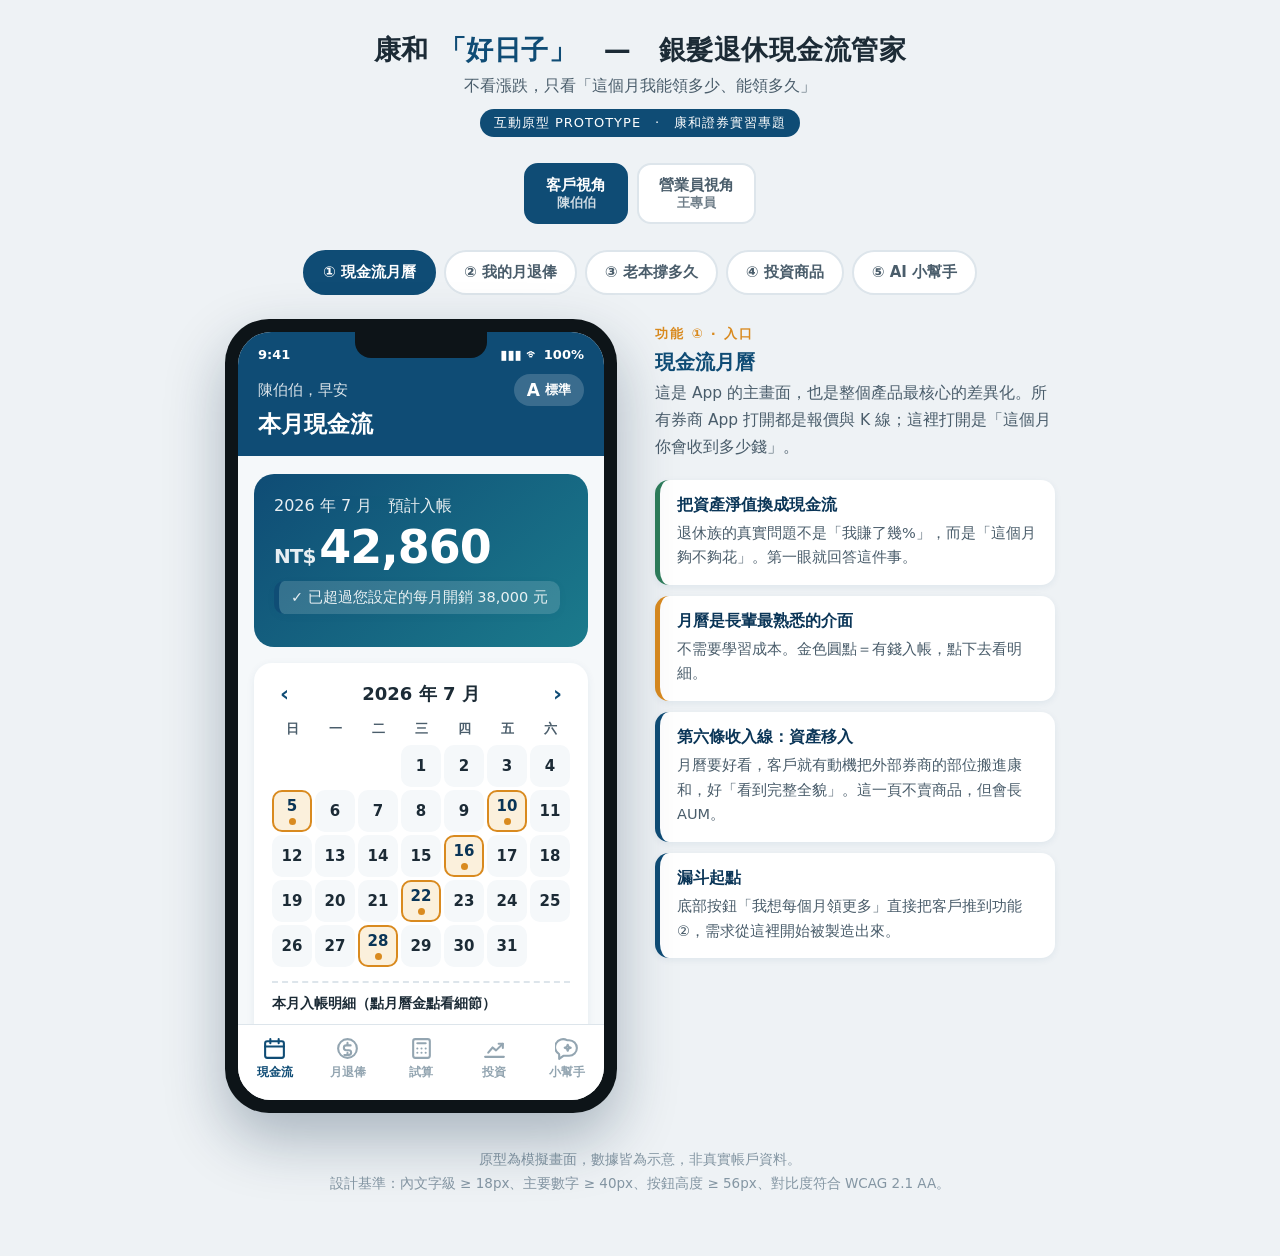
==== index.html @ 60c31baa "康和好日子 App 原型 + Streamlit 部署外殼 Co-Authored-By: Claude Opus 5 <noreply@anthropic.com>" ====
<!DOCTYPE html>
<html lang="zh-Hant">
<head>
<meta charset="UTF-8">
<meta name="viewport" content="width=device-width, initial-scale=1, viewport-fit=cover">
<title>康和「好日子」— 銀髮退休現金流管家</title>
<meta name="description" content="康和證券銀髮理財 App 原型：現金流月曆、三桶水資產配置、老本試算、防詐守門員、家庭共管。">

<!-- ===== PWA 設定（讓手機可以「加到主畫面」變成 App） ===== -->
<link rel="manifest" href="manifest.json">
<meta name="theme-color" content="#0F4C75">
<meta name="apple-mobile-web-app-capable" content="yes">
<meta name="apple-mobile-web-app-status-bar-style" content="black-translucent">
<meta name="apple-mobile-web-app-title" content="好日子">
<link rel="apple-touch-icon" href="assets/icons/icon-192.png">
<link rel="icon" type="image/png" href="assets/icons/icon-192.png">

<link rel="stylesheet" href="css/styles.css">
</head>
<body>

<!-- ===== 桌機版：說明標題（手機全螢幕模式會自動隱藏） ===== -->
<header class="page-head">
  <h1>康和 <span>「好日子」</span>　—　銀髮退休現金流管家</h1>
  <p>不看漲跌，只看「這個月我能領多少、能領多久」</p>
  <div class="badge">互動原型 PROTOTYPE　·　康和證券實習專題</div>
</header>

<!-- ===== 桌機版：身分切換（客戶 / 營業員，看的是同一套資料） ===== -->
<div class="roles" id="roles"><!-- 由 app.js 產生 --></div>

<!-- ===== 桌機版：畫面切換頁籤 ===== -->
<nav class="tabs" id="tabs"><!-- 由 app.js 產生 --></nav>

<div class="stage">

  <!-- ===== 手機外框 ===== -->
  <div class="phone">
    <div class="notch"></div>
    <div class="screen">
      <div class="statusbar"><span>9:41</span><span>▮▮▮ ᯤ 100%</span></div>
      <div class="appbar">
        <div class="bar-top">
          <div class="greet" id="greet">早安</div>
          <button class="a11y" id="a11y" title="切換字級大小">
            <span class="a11y-a">A</span><span id="a11yTx">標準</span>
          </button>
        </div>
        <div class="title" id="scr-title">本月現金流</div>
      </div>
      <main class="body" id="body"><!-- 由 screens.js 產生 --></main>
      <nav class="nav" id="nav"><!-- 由 app.js 產生 --></nav>
      <div class="sheet" id="sheet"><!-- 二次確認用，由 app.js 產生 --></div>
    </div>
  </div>

  <!-- ===== 桌機版：右側簡報講稿 ===== -->
  <aside class="notes" id="notes"><!-- 由 notes.js 產生 --></aside>

</div>

<footer class="foot">
  原型為模擬畫面，數據皆為示意，非真實帳戶資料。<br>
  設計基準：內文字級 ≥ 18px、主要數字 ≥ 40px、按鈕高度 ≥ 56px、對比度符合 WCAG 2.1 AA。
</footer>

<!-- ===== 程式碼（刻意使用傳統 script，確保雙擊 index.html 也能開） ===== -->
<script src="js/data.js"></script>
<script src="js/screens.js"></script>
<script src="js/notes.js"></script>
<script src="js/app.js"></script>
</body>
</html>
---- css/styles.css ----
/* ==========================================================================
   康和「好日子」App 樣式表
   --------------------------------------------------------------------------
   想改「顏色」→ 改下面第 1 區的 :root 變數，全站會一起變
   想改「字級」→ 搜尋 font-size
   想改「手機尺寸」→ 搜尋 .phone 的 width、.screen 的 height
   ========================================================================== */

/* ===== 1. 色彩與設計變數（改這裡就能換整套配色） ===== */
:root{
  --navy:#0F4C75;        /* 主色：康和品牌藍 */
  --navy-dk:#0A3557;
  --teal:#1B7B8C;        /* 輔色 */
  --gold:#D98A1F;        /* 強調色：金額、入帳 */
  --gold-lt:#FBF0DC;
  --green:#2E7D5B;       /* 安全 / 正向 */
  --green-lt:#E4F2EA;
  --red:#C0392B;         /* 警告 / 詐騙 */
  --red-lt:#FBE9E7;
  --ink:#1C2B36;         /* 主要文字 */
  --ink-2:#4A5D6B;       /* 次要文字 */
  --line:#DDE5EB;
  --bg:#EEF2F5;
  --card:#FFFFFF;

  --radius:18px;
  --font:"PingFang TC","Noto Sans TC","Microsoft JhengHei",system-ui,sans-serif;
}

*{box-sizing:border-box;-webkit-tap-highlight-color:transparent}

body{
  margin:0;padding:32px 16px 60px;
  background:var(--bg);
  font-family:var(--font);
  color:var(--ink);
}

/* ===== 2. 桌機版頁首 ===== */
.page-head{max-width:1180px;margin:0 auto 26px;text-align:center}
.page-head h1{font-size:27px;margin:0 0 8px;letter-spacing:.5px}
.page-head h1 span{color:var(--navy)}
.page-head p{margin:0;color:var(--ink-2);font-size:16px}
.badge{display:inline-block;margin-top:12px;background:var(--navy);color:#fff;
  font-size:13px;padding:5px 14px;border-radius:20px;letter-spacing:1px}

/* ===== 3. 畫面切換頁籤 ===== */
.tabs{display:flex;flex-wrap:wrap;gap:8px;justify-content:center;max-width:900px;margin:26px auto 24px}
.tab{
  background:#fff;border:2px solid var(--line);color:var(--ink-2);
  padding:11px 18px;border-radius:30px;font-size:15px;font-weight:600;
  cursor:pointer;transition:.15s;font-family:inherit;
}
.tab:hover{border-color:var(--navy)}
.tab.on{background:var(--navy);border-color:var(--navy);color:#fff}

/* ===== 4. 版面 ===== */
.stage{display:flex;gap:38px;justify-content:center;align-items:flex-start;
  max-width:1180px;margin:0 auto;flex-wrap:wrap}

/* ===== 5. 手機外框 ===== */
.phone{
  width:392px;flex:0 0 392px;background:#0d1418;border-radius:44px;padding:13px;
  box-shadow:0 26px 60px rgba(10,40,65,.30);position:relative;
}
.notch{position:absolute;top:13px;left:50%;transform:translateX(-50%);
  width:132px;height:26px;background:#0d1418;border-radius:0 0 16px 16px;z-index:6}
.screen{
  background:#F5F8FA;border-radius:33px;overflow:hidden;height:768px;
  display:flex;flex-direction:column;position:relative;
}
.statusbar{height:34px;flex:0 0 34px;background:var(--navy);color:#fff;
  display:flex;align-items:flex-end;justify-content:space-between;
  padding:0 20px 4px;font-size:13px;font-weight:600}
.appbar{background:var(--navy);color:#fff;padding:8px 20px 16px}
.appbar .bar-top{display:flex;align-items:center;justify-content:space-between;gap:10px}
.appbar .greet{font-size:15px;opacity:.85}
.appbar .title{font-size:23px;font-weight:700;margin-top:3px}
/* 無障礙：字級切換鈕（點一下循環 標準 → 大 → 特大） */
.a11y{background:rgba(255,255,255,.18);border:0;border-radius:20px;color:#fff;
  font-family:inherit;font-size:13px;font-weight:700;padding:7px 13px;cursor:pointer;
  display:flex;align-items:center;gap:5px}
.a11y .a11y-a{font-size:17px;font-weight:800;line-height:1}
.body{flex:1;overflow-y:auto;padding:18px 16px 20px;-webkit-overflow-scrolling:touch}
.body::-webkit-scrollbar{width:0}

/* ===== 6. 底部導覽列 ===== */
.nav{flex:0 0 76px;background:#fff;border-top:1px solid var(--line);
  display:flex;align-items:center;justify-content:space-around;padding-bottom:8px}
.nav button{background:none;border:0;font-family:inherit;cursor:pointer;
  display:flex;flex-direction:column;align-items:center;gap:3px;
  color:#93A5B1;font-size:12px;font-weight:600;padding:6px 4px;flex:1}
.nav button svg{width:25px;height:25px;stroke:currentColor;fill:none;stroke-width:2;
  stroke-linecap:round;stroke-linejoin:round}
.nav button.on{color:var(--navy)}

/* ===== 7. 通用卡片 ===== */
.card{background:var(--card);border-radius:var(--radius);padding:18px;margin-bottom:14px;
  box-shadow:0 2px 8px rgba(15,76,117,.07)}
.card h3{margin:0 0 12px;font-size:18px;font-weight:700}
.sub{font-size:14px;color:var(--ink-2);line-height:1.6}

/* ===== 8. 主要金額區塊 ===== */
.hero{background:linear-gradient(140deg,var(--navy) 0%,var(--teal) 100%);
  color:#fff;border-radius:20px;padding:22px 20px;margin-bottom:16px}
.hero .lbl{font-size:16px;opacity:.9}
.hero .amt{font-size:46px;font-weight:800;letter-spacing:-1px;margin:6px 0 2px;line-height:1.05}
.hero .amt small{font-size:20px;font-weight:600;margin-right:4px;opacity:.9}
.hero .note{font-size:14.5px;opacity:.9;margin-top:8px;
  background:rgba(255,255,255,.16);padding:7px 12px;border-radius:10px;display:inline-block}
/* 模擬狀態（使用者在 ② 選了補缺口方案之後） */
.hero.sim{background:linear-gradient(140deg,var(--gold) 0%,#B4700F 100%)}

/* ===== 9. 現金流月曆 ===== */
.cal-head{display:flex;align-items:center;justify-content:space-between;margin-bottom:10px}
.cal-head b{font-size:18px}
.cal-head span{color:var(--navy);font-size:22px;font-weight:700;padding:0 8px;cursor:pointer}
/* minmax(0,1fr)：1fr 的隱含最小值是內容寬度，放大字級時 7 欄會壓不下去而溢出，
   改成 minmax(0,1fr) 才能真的等分縮小 */
.cal{display:grid;grid-template-columns:repeat(7,minmax(0,1fr));gap:3px}
.cal .dow{text-align:center;font-size:13px;color:var(--ink-2);font-weight:700;padding:4px 0}
.cal .day{aspect-ratio:1/1.05;border-radius:10px;display:flex;flex-direction:column;
  align-items:center;justify-content:center;font-size:15px;font-weight:600;
  border:2px solid transparent;background:#F5F8FA;color:var(--ink)}
.cal .day.blank{background:transparent}
.cal .day.pay{background:var(--gold-lt);border-color:var(--gold);color:var(--navy-dk);cursor:pointer}
.cal .day.pay .dot{width:7px;height:7px;border-radius:50%;background:var(--gold);margin-top:3px}
.cal .day.pay.sel{background:var(--gold);color:#fff}
.cal .day.pay.sel .dot{background:#fff}
/* 模擬方案的入帳日：虛線外框，跟真實入帳區隔開 */
.cal .day.plan{background:#fff;border:2.5px dashed var(--gold);color:var(--gold)}
.cal .day.plan .dot{background:var(--gold)}
.cal .day.plan.sel{background:var(--gold);color:#fff;border-style:solid}

.pay-list{margin-top:14px;border-top:2px dashed var(--line);padding-top:12px}
.pay-row{display:flex;justify-content:space-between;align-items:center;
  padding:11px 0;border-bottom:1px solid #F0F4F7;font-size:16px}
.pay-row:last-child{border-bottom:0}
.pay-row .d{color:var(--ink-2);font-size:14px}
.pay-row .n{font-weight:600}
.pay-row .v{color:var(--green);font-weight:800;font-size:18px}
.pay-row.sim .n{color:var(--gold)}
.pay-row.sim .v{color:var(--gold)}
.pay-total{border-top:2px solid var(--line);margin-top:6px;padding-top:12px}
.pay-total .n{font-size:17px}
.pay-total .v{font-size:22px}
.list-title{margin-bottom:8px;font-weight:600;color:var(--ink);font-size:14px}

/* ===== 10. 區塊小標與鍵值列（月退俸／投資頁共用） ===== */
.sec-h{font-size:16px;font-weight:700;color:var(--navy);margin:20px 0 10px;
  padding-left:11px;border-left:5px solid var(--gold)}
.kv-row{display:flex;justify-content:space-between;align-items:center;
  padding-top:13px;margin-top:13px;border-top:1px dashed var(--line);font-size:15.5px;color:var(--ink-2)}
.kv-row b{font-size:19px;color:var(--navy)}

/* ===== 11. 試算滑桿 ===== */
.slider-wrap{margin:16px 0 6px}
.slider-val{font-size:32px;font-weight:800;color:var(--navy);text-align:center;margin-bottom:6px}
input[type=range]{-webkit-appearance:none;appearance:none;width:100%;height:14px;border-radius:10px;
  background:#DCE6EC;outline:none}
input[type=range]::-webkit-slider-thumb{-webkit-appearance:none;width:40px;height:40px;
  border-radius:50%;background:#fff;border:5px solid var(--navy);cursor:pointer;
  box-shadow:0 3px 8px rgba(0,0,0,.22)}
input[type=range]::-moz-range-thumb{width:32px;height:32px;border-radius:50%;
  background:#fff;border:5px solid var(--navy);cursor:pointer}
.range-ends{display:flex;justify-content:space-between;font-size:13px;color:var(--ink-2);margin-top:6px}

.result{background:var(--green-lt);border-radius:16px;padding:18px;text-align:center;margin-top:16px;
  border:2px solid #BFE0CE}
.result.warn{background:var(--gold-lt);border-color:#EBCB94}
.result.bad{background:var(--red-lt);border-color:#F0BDB6}
.result .lbl{font-size:16px;color:var(--ink-2)}
.result .big{font-size:44px;font-weight:800;color:var(--green);line-height:1.1;margin:4px 0}
.result.warn .big{color:var(--gold)}
.result.bad .big{color:var(--red)}
.result .tip{font-size:14.5px;color:var(--ink-2);margin-top:6px;line-height:1.6}

.timeline{height:26px;border-radius:13px;background:#DCE6EC;overflow:hidden;margin:14px 0 4px;position:relative}
.timeline .fill{height:100%;background:linear-gradient(90deg,var(--teal),var(--green));
  transition:width .6s;display:flex;align-items:center;justify-content:flex-end;
  padding-right:9px;color:#fff;font-size:12.5px;font-weight:700}

/* ===== 12. 提示與警示卡 ===== */
.alert{border-radius:16px;padding:16px;margin-bottom:13px;display:flex;gap:13px;align-items:flex-start}
.alert .ic{flex:0 0 42px;height:42px;border-radius:50%;display:flex;align-items:center;
  justify-content:center;font-size:22px}
.alert.hi{background:var(--red-lt);border:2px solid #F0BDB6}
.alert.hi .ic{background:var(--red);color:#fff}
.alert.md{background:var(--gold-lt);border:2px solid #EBCB94}
.alert.md .ic{background:var(--gold);color:#fff}
.alert.ok{background:var(--green-lt);border:2px solid #BFE0CE}
.alert.ok .ic{background:var(--green);color:#fff}
.alert .t{font-size:16.5px;font-weight:700;margin-bottom:4px}
.alert .x{font-size:14.5px;color:var(--ink-2);line-height:1.62}

/* ===== 13. 大按鈕（樂齡設計：高度 ≥ 56px） ===== */
.bigbtn{width:100%;border:0;border-radius:16px;padding:19px;font-size:19px;font-weight:700;
  font-family:inherit;cursor:pointer;margin-bottom:11px;display:flex;
  align-items:center;justify-content:center;gap:9px}
.bigbtn.p{background:var(--navy);color:#fff}
.bigbtn.r{background:var(--red);color:#fff}
.bigbtn.o{background:#fff;color:var(--navy);border:2.5px solid var(--navy)}
.bigbtn.sm{padding:14px;font-size:16px;margin-top:12px}

/* ===== 14. 風險等級標籤 RR1–RR5 ===== */
.pill{font-size:12.5px;font-weight:700;padding:5px 11px;border-radius:20px;
  background:var(--green-lt);color:var(--green);white-space:nowrap;flex:0 0 auto}
.pill.rr1,.pill.rr2{background:var(--green-lt);color:var(--green)}
.pill.rr3{background:#E2F0F3;color:var(--teal)}
.pill.rr4{background:var(--gold-lt);color:var(--gold)}
.pill.rr5{background:var(--red-lt);color:var(--red)}

/* ===== 15. 月退俸：補足缺口的方案卡 ===== */
.sol{background:var(--card);border-radius:var(--radius);padding:17px;margin-bottom:12px;
  border:2px solid var(--line);box-shadow:0 2px 10px rgba(15,76,117,.05)}
.sol.s-a{border-left:7px solid var(--green)}
.sol.s-b{border-left:7px solid var(--teal)}
.sol.s-c{border-left:7px solid var(--gold)}
.sol-top{display:flex;align-items:center;justify-content:space-between;gap:8px;margin-bottom:7px}
.sol-tag{font-size:13px;font-weight:700;color:var(--ink-2);letter-spacing:1px}
.sol-nm{font-size:20px;font-weight:800;color:var(--ink)}
.sol-cat{font-size:13.5px;color:var(--ink-2);margin-top:2px}
.sol-need{display:flex;align-items:baseline;justify-content:space-between;
  background:#F4F8FA;border-radius:12px;padding:11px 14px;margin:11px 0 9px}
.sol-need span{font-size:14.5px;color:var(--ink-2)}
.sol-need b{font-size:27px;font-weight:800;color:var(--navy)}
.sol-d{font-size:14px;color:var(--ink-2);line-height:1.62;margin-bottom:4px}
.sol-fit{font-size:13.5px;font-weight:600;margin-top:9px;padding:8px 11px;border-radius:10px;line-height:1.55}
.sol-fit.ok{background:var(--green-lt);color:var(--green)}
.sol-fit.no{background:var(--gold-lt);color:#9A5F0C}

/* ===== 16. 投資頁：風險屬性、分類籤、商品卡 ===== */
.kyc{border-left:7px solid var(--navy)}
.kyc-l{font-size:14px;color:var(--ink-2)}
.kyc-v{font-size:21px;font-weight:800;color:var(--navy);margin:3px 0 8px;
  display:flex;align-items:center;flex-wrap:wrap;gap:4px}

.chips{display:flex;gap:7px;overflow-x:auto;padding:2px 0 10px;margin-bottom:2px;
  scrollbar-width:none}
.chips::-webkit-scrollbar{height:0}
.chip{flex:0 0 auto;border:2px solid var(--line);background:#fff;color:var(--ink-2);
  border-radius:20px;padding:9px 15px;font-size:14.5px;font-weight:600;
  font-family:inherit;cursor:pointer;white-space:nowrap}
.chip.on{background:var(--navy);border-color:var(--navy);color:#fff}

.prod{background:var(--card);border-radius:var(--radius);padding:16px;margin-bottom:12px;
  border:2px solid var(--line);box-shadow:0 2px 10px rgba(15,76,117,.05)}
.prod.warn{border-color:#EBCB94}
.prod-top{display:flex;align-items:flex-start;justify-content:space-between;gap:9px}
.prod-nm{font-size:17.5px;font-weight:700;color:var(--ink);line-height:1.4}
.prod-cash{background:var(--gold-lt);border-radius:11px;padding:10px 13px;margin:10px 0 8px;
  font-size:15px;color:#8A5510;font-weight:600}
.prod-cash b{font-size:23px;font-weight:800;color:var(--gold)}
.prod-cash.alt{background:#EEF3F6;color:var(--navy)}
.prod-d{font-size:14px;color:var(--ink-2);line-height:1.62}
.prod-meta{display:flex;gap:14px;margin-top:8px;font-size:13px;color:var(--ink-2)}
.prod-meta span{background:#F2F6F8;border-radius:8px;padding:4px 9px}

/* ===== 17. AI 小幫手：對話、快捷問題、麥克風 ===== */
.chat{display:flex;flex-direction:column;gap:11px;margin-bottom:16px}
.bb{max-width:88%;padding:14px 16px;border-radius:18px;font-size:15.5px;line-height:1.68}
.bb.ai{background:var(--card);border:2px solid var(--line);border-bottom-left-radius:5px;
  align-self:flex-start;color:var(--ink)}
.bb.me{background:var(--navy);color:#fff;border-bottom-right-radius:5px;
  align-self:flex-end;font-weight:600}
.bb.typing{color:var(--ink-2);font-style:italic}
.ai-go{display:block;width:100%;margin-top:11px;background:#fff;color:var(--navy);
  border:2px solid var(--navy);border-radius:12px;padding:11px;font-size:15px;
  font-weight:700;font-family:inherit;cursor:pointer}
.alert .ai-go{margin-top:10px}

.quick{margin-bottom:14px}
.qbtn{display:block;width:100%;text-align:left;background:#fff;border:2px solid var(--line);
  border-radius:14px;padding:15px 16px;font-size:16px;font-family:inherit;color:var(--ink);
  cursor:pointer;margin-bottom:9px;line-height:1.5}
.qbtn:hover{border-color:var(--navy)}

.mic{width:100%;border:0;border-radius:16px;padding:20px;font-size:20px;font-weight:700;
  font-family:inherit;cursor:pointer;background:var(--navy);color:#fff;
  display:flex;align-items:center;justify-content:center;gap:11px;margin-bottom:12px}
.mic .mic-ic{width:26px;height:26px;stroke:currentColor;fill:none;stroke-width:2;
  stroke-linecap:round;stroke-linejoin:round;flex:0 0 26px}
.mic.on{background:var(--red)}

.disc{font-size:12.5px;color:var(--ink-2);line-height:1.7;background:#E9EEF2;
  border-radius:12px;padding:12px 14px;margin-bottom:12px}
.spk{display:block;margin-top:10px;background:#EEF3F6;border:0;border-radius:10px;
  padding:9px 13px;font-size:14px;font-family:inherit;color:var(--navy);
  font-weight:600;cursor:pointer}

/* ===== 18. 卡片內的次要動作鈕（選方案、試算並申購、撥電話） ===== */
.pick{width:100%;margin-top:11px;background:var(--navy);color:#fff;border:0;
  border-radius:12px;padding:14px;font-size:16px;font-weight:700;
  font-family:inherit;cursor:pointer}
.prod.open .pick{background:#fff;color:var(--navy);border:2px solid var(--navy)}

/* ===== 19. 申購試算面板 ===== */
.order{margin-top:14px;padding-top:15px;border-top:2px dashed var(--line)}
.ord-h{font-size:16px;font-weight:700;margin-bottom:10px}
.ord-out{display:flex;gap:10px;margin:14px 0 10px}
.ord-out>div{flex:1;background:var(--green-lt);border-radius:12px;padding:11px 13px}
.ord-out span{display:block;font-size:13px;color:var(--ink-2)}
.ord-out b{font-size:20px;color:var(--green);font-weight:800}
.ord-out .alt{flex:1;background:#EEF3F6;color:var(--navy);font-size:14px;line-height:1.6}
.ord-fee{font-size:14px;color:var(--ink-2);background:#F4F8FA;border-radius:10px;
  padding:10px 13px;margin-bottom:13px}
.ord-fee b{color:var(--navy);font-size:16px}

/* ===== 20. 二次確認浮層（防誤觸） ===== */
.sheet{position:absolute;inset:0;background:rgba(10,32,50,.55);display:none;
  align-items:flex-end;z-index:20}
.sheet.on{display:flex}
.sheet-box{width:100%;background:#fff;border-radius:22px 22px 0 0;padding:22px 18px 18px;
  max-height:88%;overflow-y:auto}
.sheet-t{font-size:15px;color:var(--ink-2);text-align:center}
.sheet-big{font-size:23px;font-weight:800;color:var(--navy);text-align:center;margin:6px 0 16px;line-height:1.35}
.sheet-kv{display:flex;justify-content:space-between;align-items:center;
  padding:12px 0;border-bottom:1px solid #F0F4F7;font-size:15.5px;color:var(--ink-2)}
.sheet-kv b{font-size:20px;color:var(--ink);font-weight:800}
.sheet-kv.full{display:block;line-height:1.7;border-bottom:0;text-align:center;color:var(--ink)}
.sheet-kv.full.sub{font-size:14px;color:var(--ink-2);padding-top:0}
.sheet-warn{background:var(--gold-lt);border-radius:12px;padding:13px;margin:14px 0 16px;
  font-size:14px;color:#8A5510;line-height:1.65}
.ok-ic{width:64px;height:64px;border-radius:50%;background:var(--green);color:#fff;
  font-size:36px;display:flex;align-items:center;justify-content:center;margin:4px auto 12px}

/* ===== 21. 身分切換（客戶 / 營業員） ===== */
.roles{display:flex;gap:9px;justify-content:center;margin:0 auto 4px;max-width:900px}
.role{background:#fff;border:2px solid var(--line);border-radius:14px;padding:10px 20px;
  font-family:inherit;font-size:15px;font-weight:700;color:var(--ink-2);cursor:pointer;
  display:flex;flex-direction:column;align-items:center;line-height:1.35}
.role span{font-size:12.5px;font-weight:600;opacity:.8}
.role.on{background:var(--navy);border-color:var(--navy);color:#fff}

/* ===== 22. 營業員視角：待辦與客戶卡 ===== */
.hero.adv{background:linear-gradient(140deg,var(--navy-dk) 0%,#2C5F7A 100%)}

.todo,.cl{background:var(--card);border-radius:var(--radius);padding:15px 16px;margin-bottom:11px;
  border:2px solid var(--line);box-shadow:0 2px 10px rgba(15,76,117,.05)}
.cl.me{border-color:var(--navy)}
.todo-top{display:flex;align-items:center;justify-content:space-between;gap:9px}
.todo-top b{font-size:18.5px;color:var(--ink)}
.todo-x{font-size:14.5px;color:var(--ink-2);margin-top:7px}
.todo-x b{color:var(--navy);font-size:17px}
.todo-sig{font-size:13.5px;color:var(--ink-2);background:#F4F8FA;border-radius:10px;
  padding:9px 12px;margin-top:9px;line-height:1.6}
.todo-sig i,.cl-sig i{font-style:normal;color:#8496A3}

.cl-head{display:flex;align-items:center;gap:12px}
.cl-nm{font-size:18.5px;font-weight:700}
.cl-sub{font-size:13.5px;color:var(--ink-2);margin-top:2px}
.cl-head .pill{margin-left:auto}
.avatar{width:46px;height:46px;border-radius:50%;background:var(--navy);color:#fff;
  display:flex;align-items:center;justify-content:center;font-size:19px;font-weight:700;flex:0 0 46px}
.cl-sig{font-size:14px;color:var(--ink-2);background:#F4F8FA;border-radius:10px;
  padding:10px 12px;margin-top:11px;line-height:1.6}
.cl-gap{font-size:14.5px;color:var(--ink-2);margin-top:9px}
.cl-gap b{color:var(--navy);font-size:17px}

.pill.hot3{background:var(--red-lt);color:var(--red)}
.pill.hot2{background:var(--gold-lt);color:var(--gold)}
.pill.hot1{background:#E7EEF3;color:var(--ink-2)}

.tl{padding:11px 0 11px 16px;border-left:3px solid var(--line);position:relative}
.tl::before{content:"";position:absolute;left:-6.5px;top:16px;width:10px;height:10px;
  border-radius:50%;background:var(--navy)}
.tl:last-child{padding-bottom:0}
.tl-t{font-size:12.5px;color:#8496A3;font-weight:700}
.tl-x{font-size:14.5px;color:var(--ink);line-height:1.6;margin-top:2px}

/* ===== 23. 右側簡報講稿 ===== */
.notes{flex:1 1 330px;max-width:400px;padding-top:6px}
.notes h2{font-size:20px;margin:0 0 4px;color:var(--navy)}
.notes .kicker{font-size:13px;letter-spacing:2px;color:var(--gold);font-weight:700;margin-bottom:6px}
.notes .lead{font-size:15.5px;color:var(--ink-2);line-height:1.75;margin:0 0 18px}
.note{background:#fff;border-radius:14px;padding:15px 17px;margin-bottom:11px;
  border-left:5px solid var(--navy);box-shadow:0 2px 7px rgba(15,76,117,.07)}
.note b{display:block;font-size:15.5px;margin-bottom:5px;color:var(--navy-dk)}
.note span{font-size:14.5px;color:var(--ink-2);line-height:1.7}
.note.g{border-left-color:var(--green)}
.note.o{border-left-color:var(--gold)}

.foot{max-width:1180px;margin:34px auto 0;text-align:center;font-size:13.5px;color:#8496A3;line-height:1.8}

/* ==========================================================================
   24. 手機版 / PWA 全螢幕模式
   在手機上開啟，或「加到主畫面」後開啟時，隱藏所有桌機說明元素，
   讓 App 佔滿整個螢幕，看起來就像一個原生 App。
   ========================================================================== */
@media (max-width:860px){
  body{padding:0;background:var(--navy)}
  .page-head,.tabs,.notes,.foot,.roles{display:none}
  .stage{gap:0}
  .phone{width:100%;flex:1 1 100%;padding:0;border-radius:0;box-shadow:none;background:transparent}
  .notch{display:none}
  .screen{border-radius:0;height:100vh;height:100dvh}
  .appbar{padding-top:calc(8px + env(safe-area-inset-top))}
  .statusbar{display:none}
  .nav{padding-bottom:calc(8px + env(safe-area-inset-bottom));flex-basis:auto}
}

/* PWA 獨立視窗模式（已加到主畫面） */
@media (display-mode:standalone){
  .page-head,.tabs,.notes,.foot,.roles,.statusbar,.notch{display:none}
  body{padding:0}
  .phone{width:100%;flex:1 1 100%;padding:0;border-radius:0;box-shadow:none}
  .screen{border-radius:0;height:100vh;height:100dvh}
}
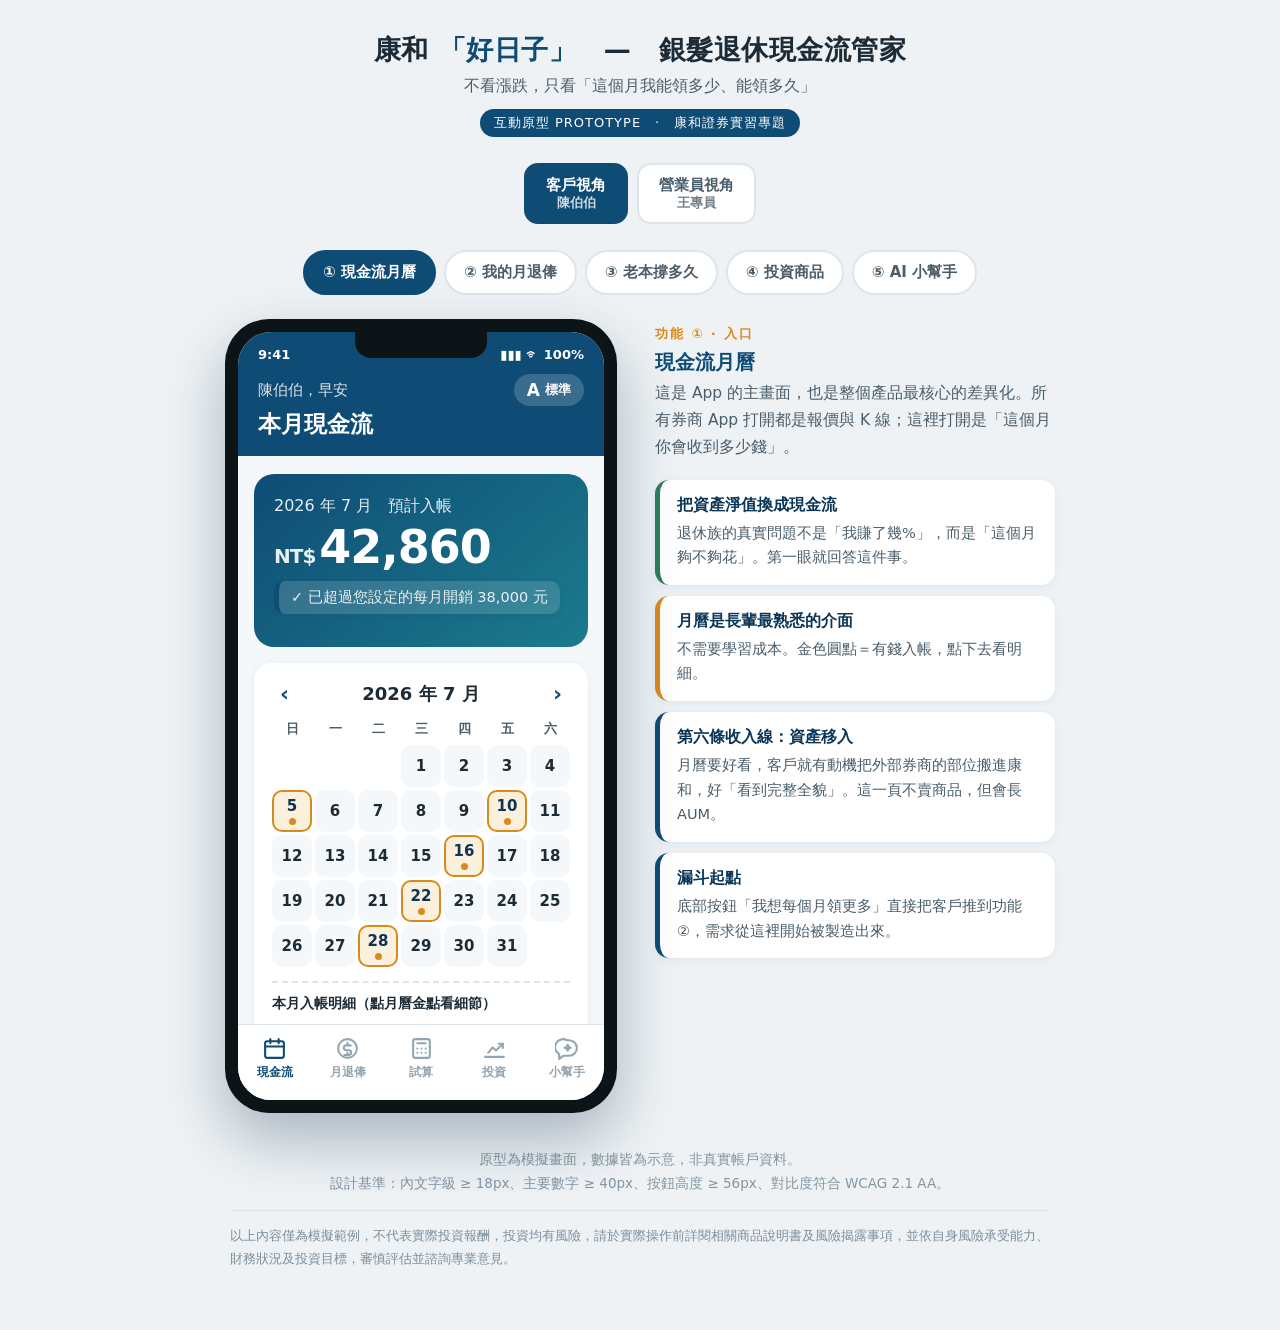
==== commit a43fc495: "加入通用風險揭露：五個客戶畫面與桌機頁尾 文字集中在 data.js 的 GENERAL_DISCLAIMER，只維護一份。  Co-Authored-By: Claude Opus 5 <norep" ====
--- a/index.html
+++ b/index.html
@@ -62,6 +62,8 @@
 <footer class="foot">
   原型為模擬畫面，數據皆為示意，非真實帳戶資料。<br>
   設計基準：內文字級 ≥ 18px、主要數字 ≥ 40px、按鈕高度 ≥ 56px、對比度符合 WCAG 2.1 AA。
+  <!-- 風險揭露文字由 app.js 從 data.js 的 GENERAL_DISCLAIMER 填入，只維護一份 -->
+  <div class="foot-disc" id="footDisc"></div>
 </footer>
 
 <!-- ===== 程式碼（刻意使用傳統 script，確保雙擊 index.html 也能開） ===== -->
--- a/css/styles.css
+++ b/css/styles.css
@@ -284,6 +284,8 @@
 
 .disc{font-size:12.5px;color:var(--ink-2);line-height:1.7;background:#E9EEF2;
   border-radius:12px;padding:12px 14px;margin-bottom:12px}
+/* 同一個揭露框裡的第二段（通用風險揭露），用細線跟上一段分開 */
+.disc-x{margin-top:9px;padding-top:9px;border-top:1px solid #D5DEE5}
 .spk{display:block;margin-top:10px;background:#EEF3F6;border:0;border-radius:10px;
   padding:9px 13px;font-size:14px;font-family:inherit;color:var(--navy);
   font-weight:600;cursor:pointer}
@@ -382,6 +384,10 @@
 
 .foot{max-width:1180px;margin:34px auto 0;text-align:center;font-size:13.5px;color:#8496A3;line-height:1.8}
 
+/* 頁尾的風險揭露：內容由 app.js 從 data.js 的 GENERAL_DISCLAIMER 填入 */
+.foot-disc{max-width:820px;margin:14px auto 0;padding-top:13px;border-top:1px solid #DCE3E9;
+  text-align:left;font-size:12.5px;line-height:1.85;color:#7C8E9B}
+
 /* ==========================================================================
    24. 手機版 / PWA 全螢幕模式
    在手機上開啟，或「加到主畫面」後開啟時，隱藏所有桌機說明元素，
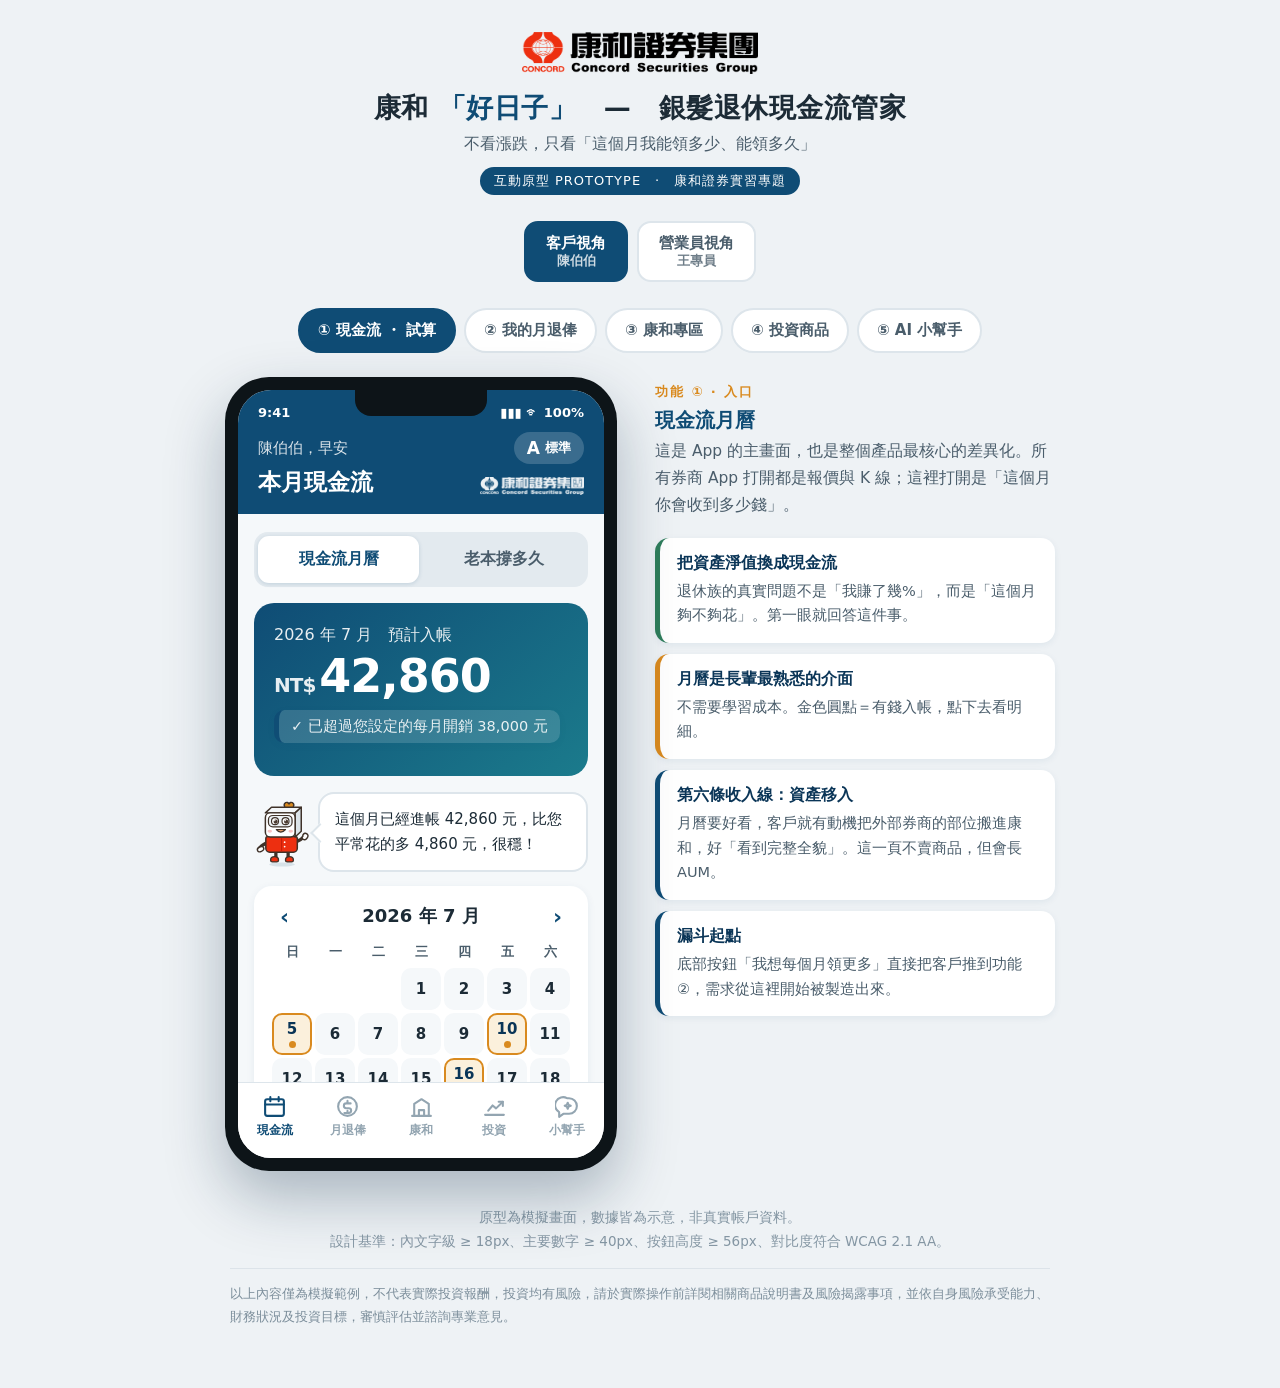
==== commit ecb23b60: "加入康和品牌元素與吉祥物「小方」 - 康和 logo 三處：桌機頁首彩色、手機標題列反白（另做反白版 PNG） - 康和專區的 logo 卡改成小方帶路 ＋ 帳號綁定狀態 - 吉祥物「小方」用純 SV" ====
--- a/index.html
+++ b/index.html
@@ -21,6 +21,8 @@
 
 <!-- ===== 桌機版：說明標題（手機全螢幕模式會自動隱藏） ===== -->
 <header class="page-head">
+  <!-- 康和 logo（圖檔內嵌在 styles.css 的 .page-logo，單檔版本才不會有外部參照） -->
+  <div class="page-logo" role="img" aria-label="康和證券集團"></div>
   <h1>康和 <span>「好日子」</span>　—　銀髮退休現金流管家</h1>
   <p>不看漲跌，只看「這個月我能領多少、能領多久」</p>
   <div class="badge">互動原型 PROTOTYPE　·　康和證券實習專題</div>
@@ -46,7 +48,11 @@
             <span class="a11y-a">A</span><span id="a11yTx">標準</span>
           </button>
         </div>
-        <div class="title" id="scr-title">本月現金流</div>
+        <!-- 標題列右側放白色反白 logo，每一頁都看得到品牌 -->
+        <div class="title-row">
+          <div class="title" id="scr-title">本月現金流</div>
+          <div class="bar-logo" role="img" aria-label="康和證券"></div>
+        </div>
       </div>
       <main class="body" id="body"><!-- 由 screens.js 產生 --></main>
       <nav class="nav" id="nav"><!-- 由 app.js 產生 --></nav>
--- a/css/styles.css
+++ b/css/styles.css
@@ -22,6 +22,10 @@
   --line:#DDE5EB;
   --bg:#EEF2F5;
   --card:#FFFFFF;
+
+  /* 康和品牌紅：直接從官方 logo 取色，用在吉祥物與品牌點綴 */
+  --brand:#ED2F10;
+  --brand-dk:#C4210A;
 
   --radius:18px;
   --font:"PingFang TC","Noto Sans TC","Microsoft JhengHei",system-ui,sans-serif;
@@ -146,6 +150,53 @@
 .pay-total .v{font-size:22px}
 .list-title{margin-bottom:8px;font-weight:600;color:var(--ink);font-size:14px}
 
+/* ===== 9-2. 畫面 ① 的左右子頁切換（現金流月曆 ／ 老本撐多久） ===== */
+.subtabs{display:flex;gap:4px;background:#E3EAEF;border-radius:14px;padding:4px;margin-bottom:16px}
+.subtab{flex:1;min-width:0;background:none;border:0;border-radius:11px;
+  font-family:inherit;font-size:16px;font-weight:700;color:var(--ink-2);
+  padding:13px 6px;cursor:pointer;transition:.15s;white-space:nowrap;
+  overflow:hidden;text-overflow:ellipsis}
+.subtab.on{background:#fff;color:var(--navy);box-shadow:0 1px 4px rgba(15,76,117,.16)}
+
+/* ==========================================================================
+   9-3. 吉祥物「小方」
+   --------------------------------------------------------------------------
+   圖形是 screens.js 的 S.mk()（SVG）。這裡只管大小、位置與動畫。
+   四種尺寸：mk-lg 大 / mk-md 中 / mk-sm 小 / mk-av 對話頭像
+   mk-peek 是「從金額卡右下角冒出來」的特別用法。
+   ========================================================================== */
+.mk{display:block;flex:0 0 auto;overflow:visible}
+.mk-lg{width:118px}
+.mk-md{width:78px}
+.mk-sm{width:56px}
+.mk-av{width:38px;align-self:flex-end;margin-bottom:-2px}
+
+/* 小方 ＋ 對話泡泡 */
+.mk-row{display:flex;align-items:center;gap:8px;margin-bottom:14px}
+.mk-say{position:relative;flex:1;min-width:0;background:#fff;border:2px solid var(--line);
+  border-radius:16px;padding:13px 15px;font-size:15px;line-height:1.65;color:var(--ink);
+  text-align:left}
+.mk-say b{color:var(--navy)}
+/* 泡泡左邊的小尖角：旋轉 45° 的方塊，只留左下兩邊框線，接縫才不會露出來 */
+.mk-say::after{content:"";position:absolute;left:-7px;top:50%;margin-top:-6px;
+  width:12px;height:12px;background:#fff;transform:rotate(45deg);
+  border-left:2px solid var(--line);border-bottom:2px solid var(--line)}
+.card .mk-row{margin-bottom:0}
+.card .mk-say{background:#F7FAFB}
+.card .mk-say::after{background:#F7FAFB}
+
+/* 動畫：浮動、揮手、眨眼 */
+.mk-b{animation:mkFloat 3.4s ease-in-out infinite}
+.mk-h{transform-origin:92px 100px;animation:mkWave 1.9s ease-in-out infinite}
+.mk-e{animation:mkBlink 5.2s infinite}
+@keyframes mkFloat{0%,100%{transform:translateY(0)}50%{transform:translateY(-3.5px)}}
+@keyframes mkWave{0%,100%{transform:rotate(-10deg)}50%{transform:rotate(18deg)}}
+@keyframes mkBlink{0%,92%,100%{transform:scaleY(1)}95%{transform:scaleY(.12)}}
+/* 使用者若在系統關掉動態效果，就完全靜止（前庭失調與暈眩考量） */
+@media (prefers-reduced-motion:reduce){
+  .mk-b,.mk-h,.mk-e{animation:none}
+}
+
 /* ===== 10. 區塊小標與鍵值列（月退俸／投資頁共用） ===== */
 .sec-h{font-size:16px;font-weight:700;color:var(--navy);margin:20px 0 10px;
   padding-left:11px;border-left:5px solid var(--gold)}
@@ -199,8 +250,67 @@
   align-items:center;justify-content:center;gap:9px}
 .bigbtn.p{background:var(--navy);color:#fff}
 .bigbtn.r{background:var(--red);color:#fff}
+.bigbtn.t{background:var(--teal);color:#fff}
 .bigbtn.o{background:#fff;color:var(--navy);border:2.5px solid var(--navy)}
 .bigbtn.sm{padding:14px;font-size:16px;margin-top:12px}
+a.bigbtn{text-decoration:none}   /* 撥號與外連用 <a>，外觀要跟 <button> 一致 */
+
+/* ===== 13-2. 康和 logo 的三個位置 =====
+   原檔：assets/logo-concords.png（彩色，1187x211，取自康和官網集團簡介 PDF）
+        assets/logo-concords-white.png（反白版，深色底用）
+   兩張都內嵌成 data URI，單檔版本才不會有外部參照。 */
+/* 桌機頁首：彩色 */
+.page-logo{width:100%;max-width:236px;height:42px;margin:0 auto 16px;
+  background:no-repeat center/contain url("[data-uri]")}
+/* 手機標題列右側：反白，每頁都在 */
+.title-row{display:flex;align-items:flex-end;justify-content:space-between;gap:12px}
+.bar-logo{flex:0 0 auto;width:104px;height:19px;opacity:.92;margin-bottom:3px;
+  background:no-repeat center/contain url("[data-uri]")}
+
+/* 大按鈕：左圖示、右兩行字（掌先機、投顧網站、樂齡專線共用） */
+.cz{margin-bottom:4px}
+.cz-b{text-decoration:none;justify-content:flex-start;gap:14px;padding:17px 18px;text-align:left}
+.cz-ic{width:30px;height:30px;flex:0 0 auto;fill:none;stroke:currentColor;stroke-width:1.9;
+  stroke-linecap:round;stroke-linejoin:round}
+.cz-tx{display:flex;flex-direction:column;line-height:1.3;min-width:0}
+.cz-tx i{font-style:normal;font-size:13.5px;font-weight:600;opacity:.78;margin-top:3px}
+
+/* 康和專區最上面：小方帶路 ＋ 帳號綁定狀態 */
+.cz-head{text-align:center}
+.cz-head .cz-bind{margin-top:14px}
+.cz-bind{margin-top:2px;display:inline-block;background:var(--green-lt);color:var(--green);
+  font-size:13.5px;font-weight:700;padding:6px 13px;border-radius:20px}
+
+/* 營業員名片卡 */
+.cz-nc .cl-sub{font-size:13.5px;color:var(--ink-2);line-height:1.5;margin-top:2px}
+
+/* 其他服務：兩欄圖示格 */
+.cz-grid{display:grid;grid-template-columns:1fr 1fr;gap:10px;margin-bottom:14px}
+.cz-t{background:var(--card);border-radius:16px;padding:15px 13px;text-decoration:none;
+  box-shadow:0 2px 8px rgba(15,76,117,.07);display:flex;flex-direction:column;gap:3px;
+  min-height:104px;cursor:pointer}
+.cz-t svg{width:27px;height:27px;fill:none;stroke:var(--navy);stroke-width:1.9;
+  stroke-linecap:round;stroke-linejoin:round;margin-bottom:4px}
+.cz-t b{font-size:15.5px;font-weight:700;color:var(--ink);line-height:1.3}
+.cz-t i{font-style:normal;font-size:12.5px;color:var(--ink-2);line-height:1.45}
+
+/* 防詐守門員 */
+.cz-in{width:100%;border:2px solid var(--line);border-radius:12px;padding:13px;
+  font-family:inherit;font-size:16px;line-height:1.6;color:var(--ink);
+  margin:12px 0 0;resize:vertical}
+.cz-in:focus{outline:none;border-color:var(--teal)}
+/* 檢查結果：紅旗可能有好幾條，改成圖示在上、內容佔滿整行才讀得舒服 */
+.czr{margin-top:14px;display:block}
+.czr .ic{margin-bottom:9px}
+.cz-flag{background:rgba(255,255,255,.7);border-radius:10px;padding:9px 11px;margin:8px 0;
+  font-size:14px;color:var(--ink-2);line-height:1.6}
+.cz-flag b{display:block;color:var(--red);font-size:14.5px;margin-bottom:2px}
+
+/* 康和快訊 */
+.cz-nw{padding:12px 0}
+.cz-nw.bd{border-top:1px solid #F0F4F7}
+.cz-nw-t{font-size:16px;font-weight:700;color:var(--ink);line-height:1.45}
+.cz-nw-x{font-size:13.5px;color:var(--teal);line-height:1.6;margin-top:5px}
 
 /* ===== 14. 風險等級標籤 RR1–RR5 ===== */
 .pill{font-size:12.5px;font-weight:700;padding:5px 11px;border-radius:20px;
@@ -258,6 +368,9 @@
 
 /* ===== 17. AI 小幫手：對話、快捷問題、麥克風 ===== */
 .chat{display:flex;flex-direction:column;gap:11px;margin-bottom:16px}
+/* AI 回答：小方的頭像 ＋ 泡泡 */
+.bbr{display:flex;align-items:flex-end;gap:7px;max-width:94%;align-self:flex-start}
+.bbr .bb{max-width:none}
 .bb{max-width:88%;padding:14px 16px;border-radius:18px;font-size:15.5px;line-height:1.68}
 .bb.ai{background:var(--card);border:2px solid var(--line);border-bottom-left-radius:5px;
   align-self:flex-start;color:var(--ink)}
@@ -323,6 +436,9 @@
 .sheet-kv.full.sub{font-size:14px;color:var(--ink-2);padding-top:0}
 .sheet-warn{background:var(--gold-lt);border-radius:12px;padding:13px;margin:14px 0 16px;
   font-size:14px;color:#8A5510;line-height:1.65}
+/* 對話框裡的大字說明（樂齡基準：內文 ≥ 18px） */
+.sheet-x{font-size:18px;line-height:1.8;color:var(--ink);margin:2px 0 18px}
+.sheet-x b{color:var(--navy)}
 .ok-ic{width:64px;height:64px;border-radius:50%;background:var(--green);color:#fff;
   font-size:36px;display:flex;align-items:center;justify-content:center;margin:4px auto 12px}
 
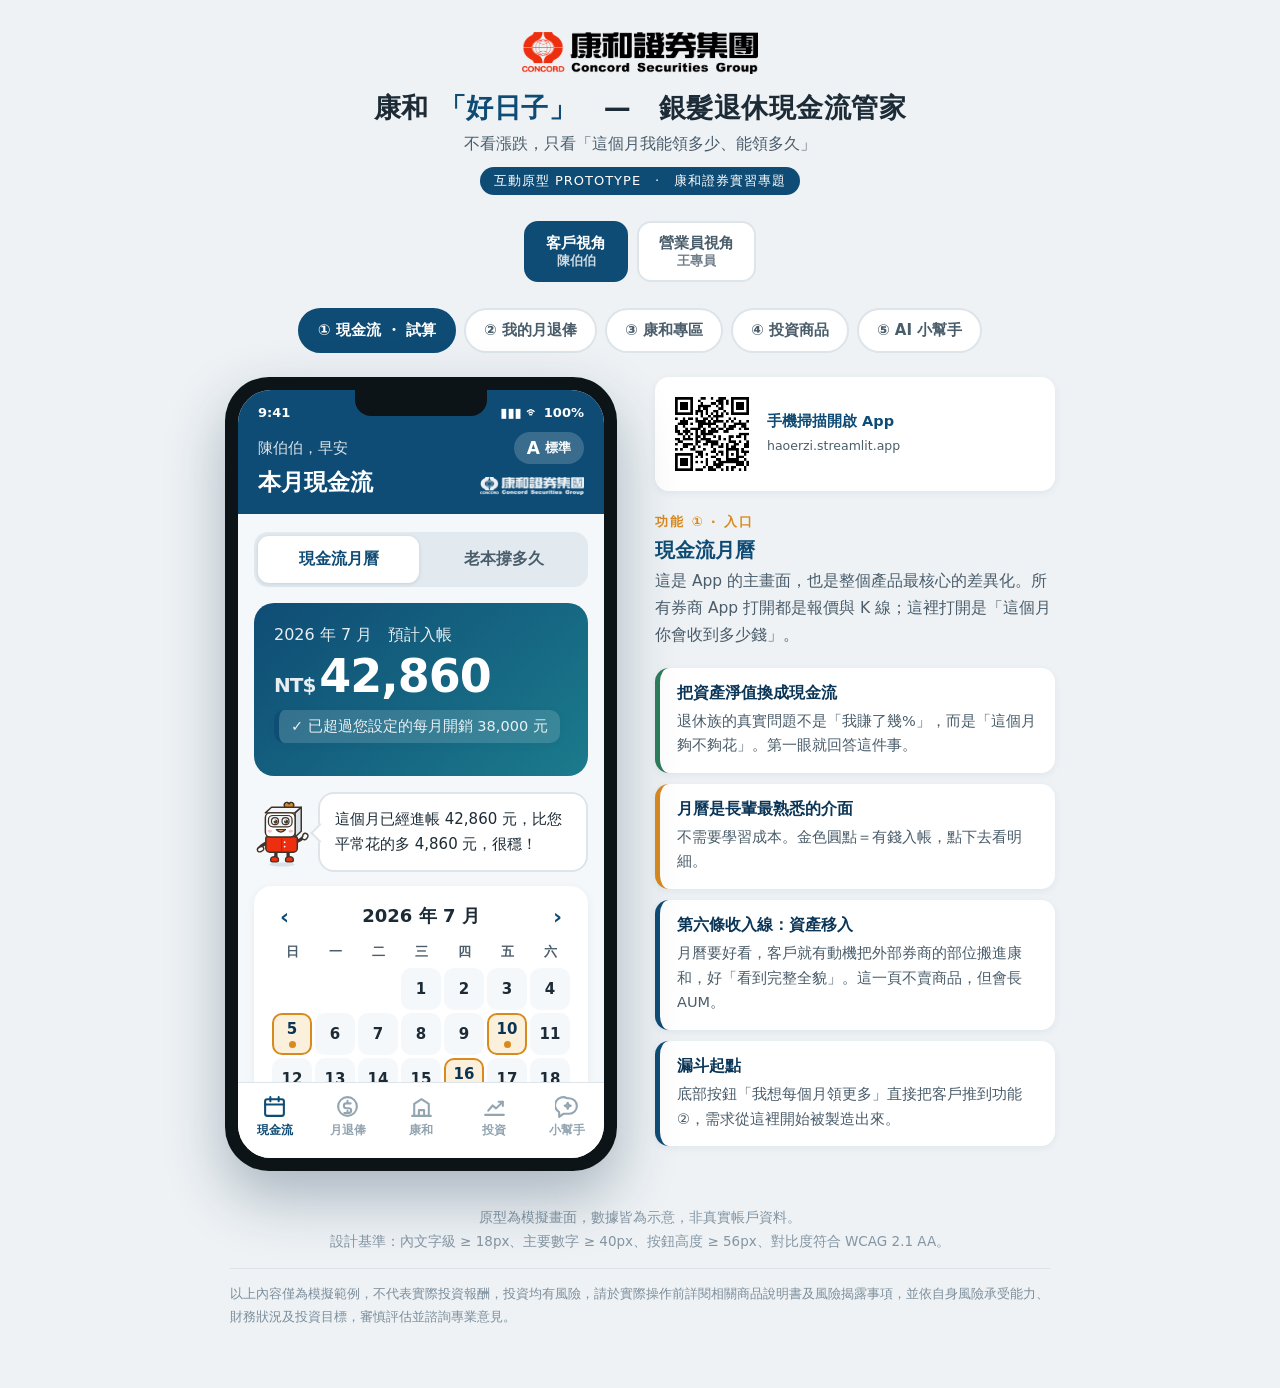
==== commit f8cdd469: "新增 ETF 分類、RR 等級白話說明、商品問小幫手連結，並加入手機掃描 QR code - ④ 投資商品新增獨立 ETF 分類，依市值型/高股息/債券型/主題海外分四小類 - 分類標題加白話解釋（C" ====
--- a/index.html
+++ b/index.html
@@ -60,8 +60,12 @@
     </div>
   </div>
 
-  <!-- ===== 桌機版：右側簡報講稿 ===== -->
-  <aside class="notes" id="notes"><!-- 由 notes.js 產生 --></aside>
+  <!-- ===== 桌機版：右側簡報講稿 ＋ 手機掃描 QR code ===== -->
+  <aside class="notes-col">
+    <!-- QR code 圖片內嵌於 css/styles.css 的 .qr-card .qr-img（改網址見 js/data.js 的 DEPLOY 註解） -->
+    <div class="qr-card" id="qrCard"><!-- 由 app.js 產生 --></div>
+    <div class="notes" id="notes"><!-- 由 notes.js 產生 --></div>
+  </aside>
 
 </div>
 
--- a/css/styles.css
+++ b/css/styles.css
@@ -200,6 +200,11 @@
 /* ===== 10. 區塊小標與鍵值列（月退俸／投資頁共用） ===== */
 .sec-h{font-size:16px;font-weight:700;color:var(--navy);margin:20px 0 10px;
   padding-left:11px;border-left:5px solid var(--gold)}
+/* 分類標題正下方的一句白話解釋（投資頁用），字級小、灰色，不搶標題的視覺重量 */
+.sec-d{font-size:13px;color:var(--ink-2);line-height:1.6;margin:-4px 0 12px;padding-left:11px}
+/* ETF 內部的小分類標題（市值型／高股息…），比 .sec-h 再輕一階 */
+.sec-h2{font-size:13.5px;font-weight:700;color:var(--teal);margin:14px 0 8px;
+  padding-left:11px;border-left:3px solid var(--teal)}
 .kv-row{display:flex;justify-content:space-between;align-items:center;
   padding-top:13px;margin-top:13px;border-top:1px dashed var(--line);font-size:15.5px;color:var(--ink-2)}
 .kv-row b{font-size:19px;color:var(--navy)}
@@ -345,6 +350,12 @@
 .kyc-v{font-size:21px;font-weight:800;color:var(--navy);margin:3px 0 8px;
   display:flex;align-items:center;flex-wrap:wrap;gap:4px}
 
+/* RR1–RR5 白話對照卡：五行字，不用手風琴收合，簡報時就能整段唸完 */
+.rr-legend-h{font-size:15px;font-weight:700;color:var(--ink);margin-bottom:4px}
+.rr-row{display:flex;align-items:center;gap:11px;padding:8px 0;font-size:13.5px;
+  color:var(--ink-2);border-top:1px solid #F0F4F7}
+.rr-row:first-of-type{border-top:0}
+
 .chips{display:flex;gap:7px;overflow-x:auto;padding:2px 0 10px;margin-bottom:2px;
   scrollbar-width:none}
 .chips::-webkit-scrollbar{height:0}
@@ -365,6 +376,13 @@
 .prod-d{font-size:14px;color:var(--ink-2);line-height:1.62}
 .prod-meta{display:flex;gap:14px;margin-top:8px;font-size:13px;color:var(--ink-2)}
 .prod-meta span{background:#F2F6F8;border-radius:8px;padding:4px 9px}
+
+/* 「還不確定？問小幫手」——刻意做成小小的文字連結，不是按鈕，
+   份量要比下面的「試算並申購」CTA 輕，才不會兩個搶視覺。 */
+.prod-help{display:flex;justify-content:flex-end;margin-top:9px}
+.prod-help button{background:none;border:0;color:var(--teal);font-size:13.5px;font-weight:600;
+  font-family:inherit;cursor:pointer;padding:4px 2px}
+.prod-help button:hover{text-decoration:underline}
 
 /* ===== 17. AI 小幫手：對話、快捷問題、麥克風 ===== */
 .chat{display:flex;flex-direction:column;gap:11px;margin-bottom:16px}
@@ -486,11 +504,20 @@
 .tl-t{font-size:12.5px;color:#8496A3;font-weight:700}
 .tl-x{font-size:14.5px;color:var(--ink);line-height:1.6;margin-top:2px}
 
-/* ===== 23. 右側簡報講稿 ===== */
-.notes{flex:1 1 330px;max-width:400px;padding-top:6px}
+/* ===== 23. 右側簡報講稿 ＋ QR code ===== */
+.notes-col{flex:1 1 330px;max-width:400px}
+.notes{padding-top:6px}
 .notes h2{font-size:20px;margin:0 0 4px;color:var(--navy)}
 .notes .kicker{font-size:13px;letter-spacing:2px;color:var(--gold);font-weight:700;margin-bottom:6px}
 .notes .lead{font-size:15.5px;color:var(--ink-2);line-height:1.75;margin:0 0 18px}
+
+/* 手機掃描 QR code：跟講稿是獨立容器，切換頁面不會被洗掉 */
+.qr-card{background:#fff;border-radius:14px;padding:15px;margin-bottom:16px;
+  display:flex;gap:13px;align-items:center;box-shadow:0 2px 7px rgba(15,76,117,.07)}
+.qr-card .qr-img{width:84px;height:84px;flex:0 0 84px;border-radius:8px;background:#fff no-repeat center/contain url("[data-uri]")}
+.qr-card .qr-tx{min-width:0}
+.qr-card .qr-tx b{display:block;font-size:14.5px;color:var(--navy);margin-bottom:4px}
+.qr-card .qr-tx span{font-size:12.5px;color:var(--ink-2);line-height:1.5;word-break:break-all}
 .note{background:#fff;border-radius:14px;padding:15px 17px;margin-bottom:11px;
   border-left:5px solid var(--navy);box-shadow:0 2px 7px rgba(15,76,117,.07)}
 .note b{display:block;font-size:15.5px;margin-bottom:5px;color:var(--navy-dk)}
@@ -511,7 +538,7 @@
    ========================================================================== */
 @media (max-width:860px){
   body{padding:0;background:var(--navy)}
-  .page-head,.tabs,.notes,.foot,.roles{display:none}
+  .page-head,.tabs,.notes-col,.foot,.roles{display:none}
   .stage{gap:0}
   .phone{width:100%;flex:1 1 100%;padding:0;border-radius:0;box-shadow:none;background:transparent}
   .notch{display:none}
@@ -523,7 +550,7 @@
 
 /* PWA 獨立視窗模式（已加到主畫面） */
 @media (display-mode:standalone){
-  .page-head,.tabs,.notes,.foot,.roles,.statusbar,.notch{display:none}
+  .page-head,.tabs,.notes-col,.foot,.roles,.statusbar,.notch{display:none}
   body{padding:0}
   .phone{width:100%;flex:1 1 100%;padding:0;border-radius:0;box-shadow:none}
   .screen{border-radius:0;height:100vh;height:100dvh}
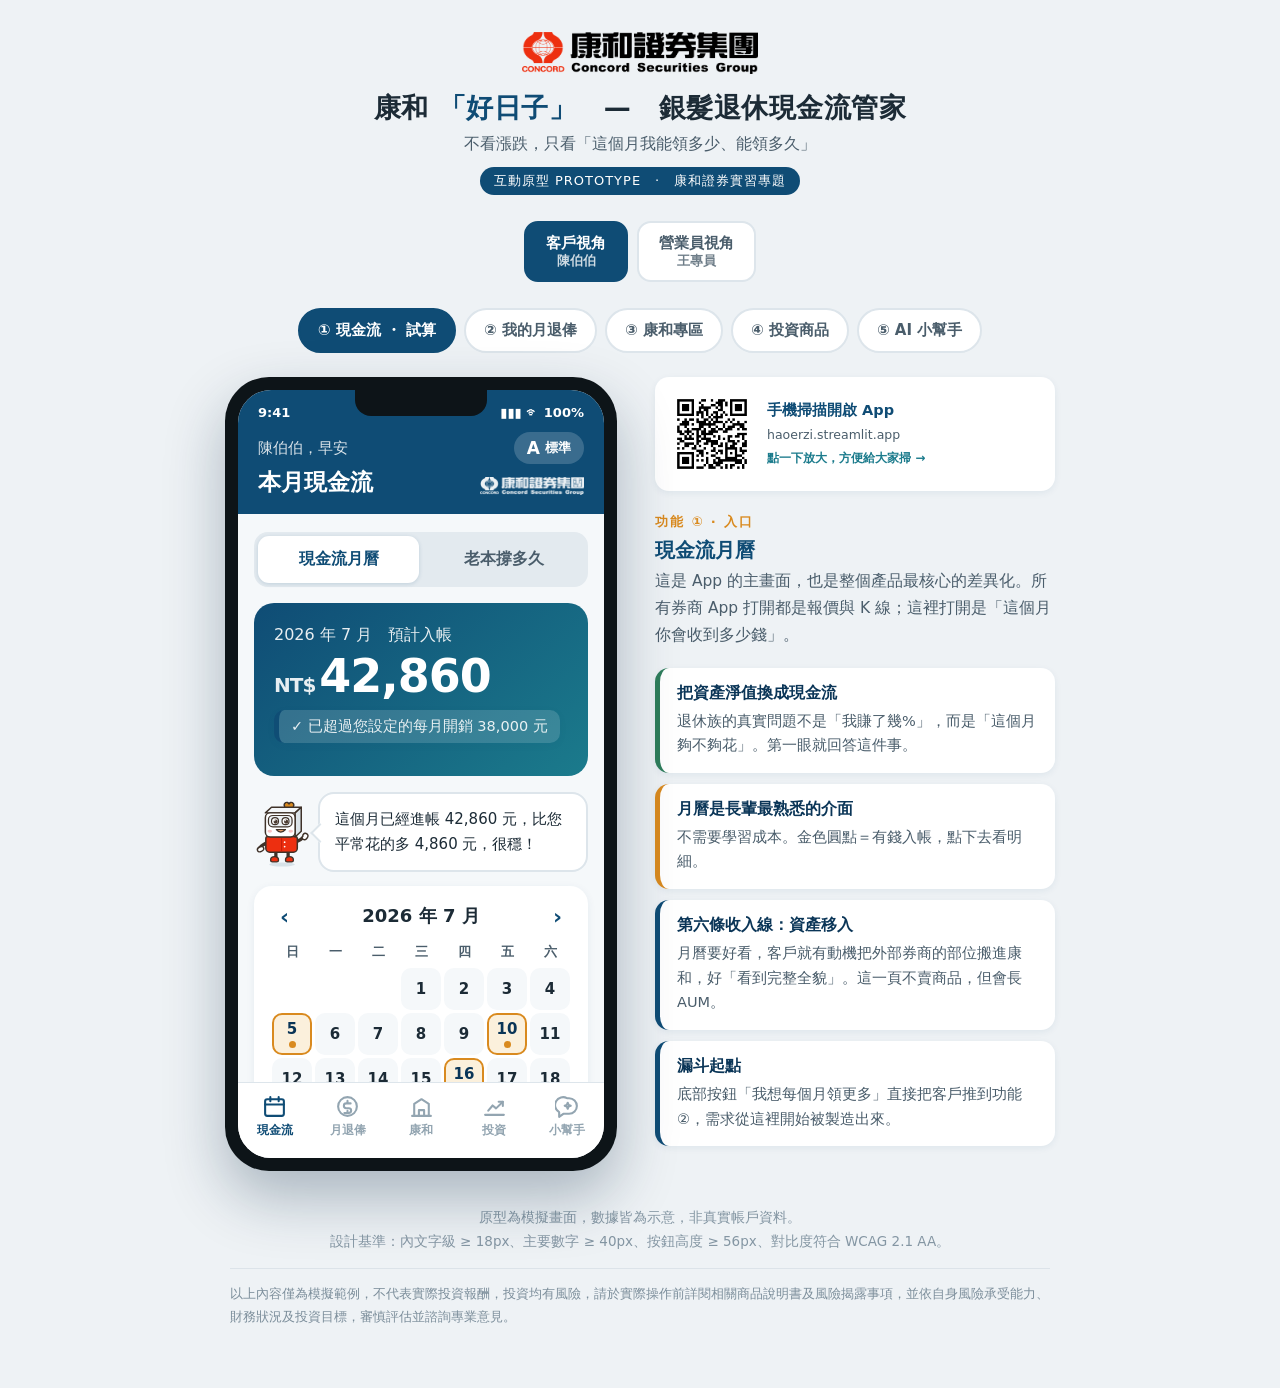
==== commit 8b4e4cb0: "QR code 加放大浮層、風險等級卡改成預設收合的下拉式 - 桌機右側 QR code 小卡點一下會放大成大浮層，方便台下的人掃描   （背景點擊／✕／Esc 都能關），QR 原生解析度提高到 42" ====
--- a/index.html
+++ b/index.html
@@ -62,12 +62,16 @@
 
   <!-- ===== 桌機版：右側簡報講稿 ＋ 手機掃描 QR code ===== -->
   <aside class="notes-col">
-    <!-- QR code 圖片內嵌於 css/styles.css 的 .qr-card .qr-img（改網址見 js/data.js 的 DEPLOY 註解） -->
+    <!-- QR code 圖片內嵌於 css/styles.css（改網址見 js/data.js 的 DEPLOY 註解）。
+         點這張小卡會開啟下面的放大浮層，方便台下的人掃描。 -->
     <div class="qr-card" id="qrCard"><!-- 由 app.js 產生 --></div>
     <div class="notes" id="notes"><!-- 由 notes.js 產生 --></div>
   </aside>
 
 </div>
+
+<!-- ===== QR code 放大浮層：點左側小卡開啟，給台下的人掃描用 ===== -->
+<div class="qr-zoom" id="qrZoom"><!-- 由 app.js 產生 --></div>
 
 <footer class="foot">
   原型為模擬畫面，數據皆為示意，非真實帳戶資料。<br>
--- a/css/styles.css
+++ b/css/styles.css
@@ -350,8 +350,16 @@
 .kyc-v{font-size:21px;font-weight:800;color:var(--navy);margin:3px 0 8px;
   display:flex;align-items:center;flex-wrap:wrap;gap:4px}
 
-/* RR1–RR5 白話對照卡：五行字，不用手風琴收合，簡報時就能整段唸完 */
-.rr-legend-h{font-size:15px;font-weight:700;color:var(--ink);margin-bottom:4px}
+/* RR1–RR5 白話對照卡：預設收合的 <details>，不會把下面的商品清單往下推。
+   .card 原本的 18px padding 讓給 summary／rr-body 自己控制，避免雙重留白。 */
+.rr-legend{padding:0}
+.rr-legend summary{cursor:pointer;list-style:none;padding:16px 18px;
+  display:flex;align-items:center;justify-content:space-between;gap:10px}
+.rr-legend summary::-webkit-details-marker{display:none}
+.rr-legend-h{font-size:15px;font-weight:700;color:var(--ink)}
+.rr-legend .rr-arrow{color:var(--ink-2);font-size:13px;flex:0 0 auto;transition:transform .2s}
+.rr-legend[open] .rr-arrow{transform:rotate(180deg)}
+.rr-body{padding:0 18px 14px}
 .rr-row{display:flex;align-items:center;gap:11px;padding:8px 0;font-size:13.5px;
   color:var(--ink-2);border-top:1px solid #F0F4F7}
 .rr-row:first-of-type{border-top:0}
@@ -511,13 +519,39 @@
 .notes .kicker{font-size:13px;letter-spacing:2px;color:var(--gold);font-weight:700;margin-bottom:6px}
 .notes .lead{font-size:15.5px;color:var(--ink-2);line-height:1.75;margin:0 0 18px}
 
-/* 手機掃描 QR code：跟講稿是獨立容器，切換頁面不會被洗掉 */
+/* 手機掃描 QR code：跟講稿是獨立容器，切換頁面不會被洗掉。
+   點這張小卡會放大（見下方 24 區），方便台下的人掃描。 */
 .qr-card{background:#fff;border-radius:14px;padding:15px;margin-bottom:16px;
-  display:flex;gap:13px;align-items:center;box-shadow:0 2px 7px rgba(15,76,117,.07)}
-.qr-card .qr-img{width:84px;height:84px;flex:0 0 84px;border-radius:8px;background:#fff no-repeat center/contain url("[data-uri]")}
+  display:flex;gap:13px;align-items:center;box-shadow:0 2px 7px rgba(15,76,117,.07);
+  cursor:pointer}
+.qr-card:hover{box-shadow:0 4px 14px rgba(15,76,117,.14)}
+.qr-card .qr-img{width:84px;height:84px;flex:0 0 84px;border-radius:8px}
 .qr-card .qr-tx{min-width:0}
 .qr-card .qr-tx b{display:block;font-size:14.5px;color:var(--navy);margin-bottom:4px}
 .qr-card .qr-tx span{font-size:12.5px;color:var(--ink-2);line-height:1.5;word-break:break-all}
+.qr-card .qr-tx i{display:block;font-style:normal;font-size:12px;color:var(--teal);
+  font-weight:700;margin-top:5px}
+
+/* QR code 的圖片本身：base104 內嵌，卡片版與放大版共用同一張圖，只是顯示尺寸不同。
+   ------------------------------------------------------------------------
+   QR:BEGIN — 這個規則由 產生QRcode.py 自動改寫，不要手動編輯這裡面的內容 */
+.qr-card .qr-img,.qr-zoom-box .qr-img-big{background:#fff no-repeat center/contain url("[data-uri]")}
+/* QR:END */
+
+/* ===== 24. QR code 放大浮層（點小卡開啟，給台下的人掃描用） ===== */
+.qr-zoom{position:fixed;inset:0;background:rgba(10,30,48,.78);z-index:60;
+  display:none;align-items:center;justify-content:center;padding:24px}
+.qr-zoom.on{display:flex}
+.qr-zoom-box{background:#fff;border-radius:24px;padding:38px 34px 32px;
+  text-align:center;max-width:380px;width:100%;position:relative;
+  box-shadow:0 30px 70px rgba(0,0,0,.35)}
+.qr-zoom-x{position:absolute;top:14px;right:14px;width:40px;height:40px;border-radius:50%;
+  border:0;background:#F2F6F8;color:var(--ink-2);font-size:20px;cursor:pointer;
+  display:flex;align-items:center;justify-content:center;font-family:inherit}
+.qr-zoom-h{font-size:19px;font-weight:800;color:var(--navy);margin:0 0 20px}
+.qr-zoom-box .qr-img-big{width:100%;max-width:280px;aspect-ratio:1/1;margin:0 auto 20px;
+  border-radius:14px;border:1px solid var(--line)}
+.qr-zoom-u{font-size:16.5px;color:var(--ink-2);word-break:break-all}
 .note{background:#fff;border-radius:14px;padding:15px 17px;margin-bottom:11px;
   border-left:5px solid var(--navy);box-shadow:0 2px 7px rgba(15,76,117,.07)}
 .note b{display:block;font-size:15.5px;margin-bottom:5px;color:var(--navy-dk)}
@@ -532,7 +566,7 @@
   text-align:left;font-size:12.5px;line-height:1.85;color:#7C8E9B}
 
 /* ==========================================================================
-   24. 手機版 / PWA 全螢幕模式
+   25. 手機版 / PWA 全螢幕模式
    在手機上開啟，或「加到主畫面」後開啟時，隱藏所有桌機說明元素，
    讓 App 佔滿整個螢幕，看起來就像一個原生 App。
    ========================================================================== */
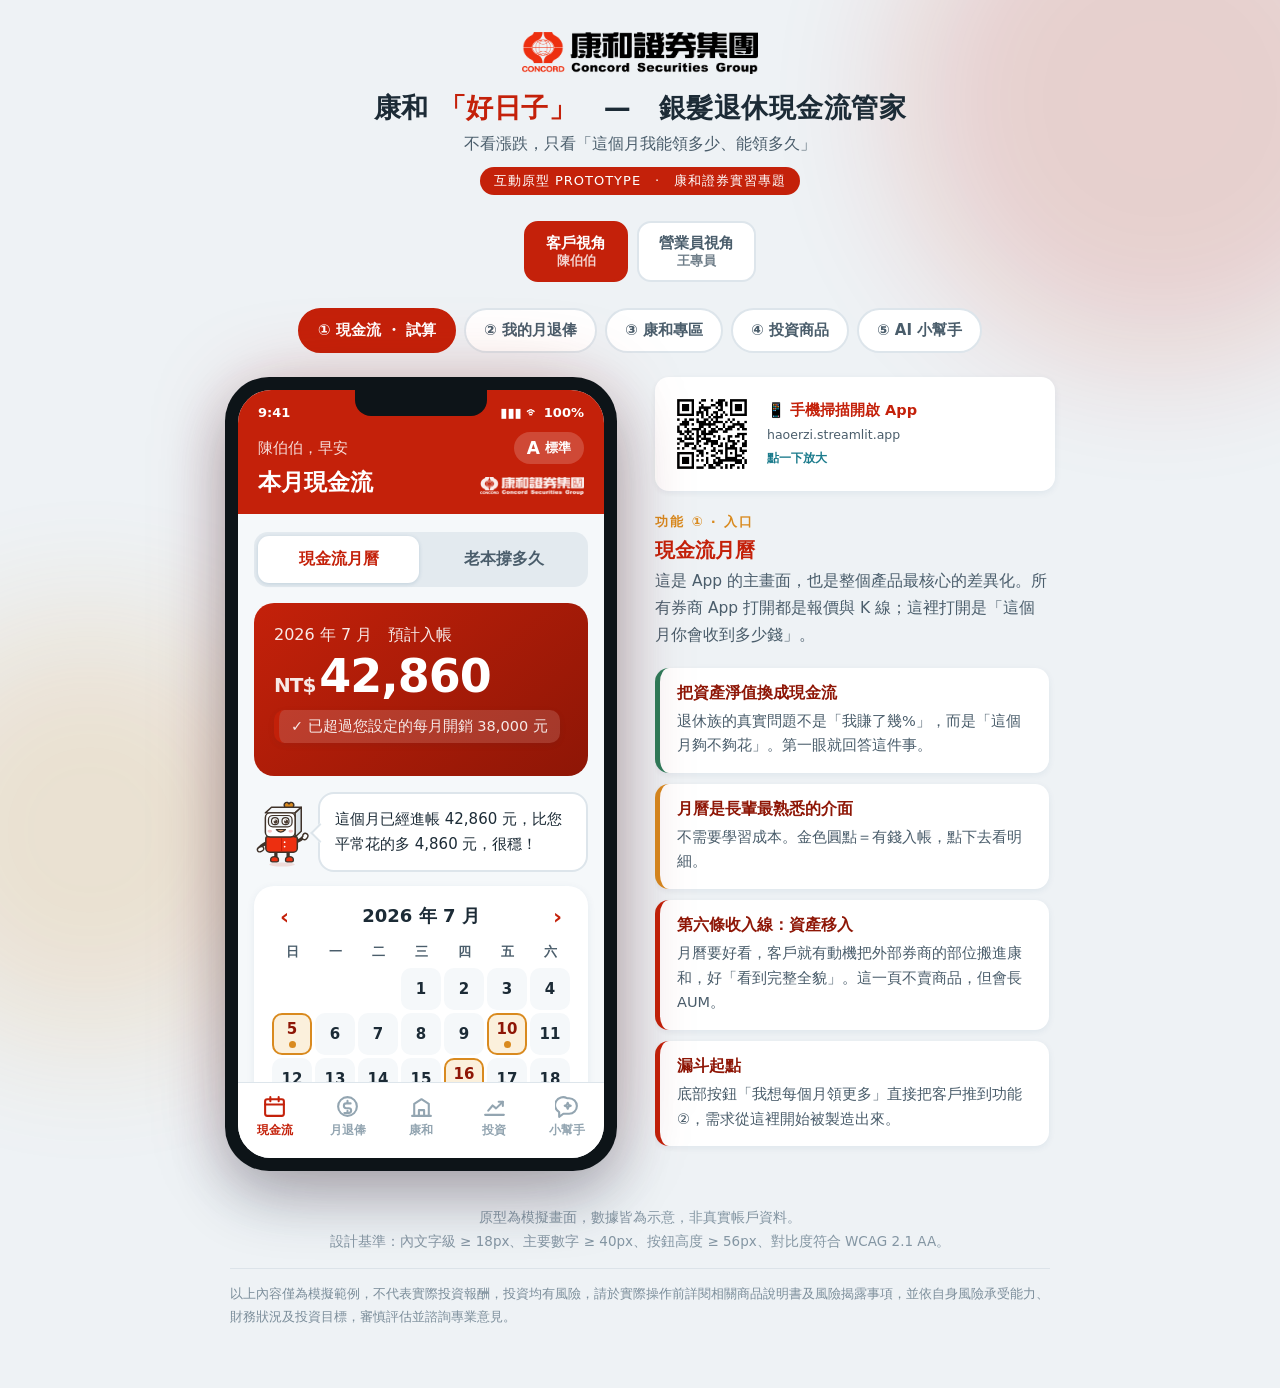
==== commit fda0deaa: "主色調換成康和紅、代銷基金換成真實商品、ETF 加主動式子分類 - --navy/--navy-dk 改為康和品牌紅（用壓深一階的 #C4210A，白字對比度 5.9:1，   避免直接套用 logo" ====
--- a/index.html
+++ b/index.html
@@ -8,7 +8,7 @@
 
 <!-- ===== PWA 設定（讓手機可以「加到主畫面」變成 App） ===== -->
 <link rel="manifest" href="manifest.json">
-<meta name="theme-color" content="#0F4C75">
+<meta name="theme-color" content="#C4210A">
 <meta name="apple-mobile-web-app-capable" content="yes">
 <meta name="apple-mobile-web-app-status-bar-style" content="black-translucent">
 <meta name="apple-mobile-web-app-title" content="好日子">
--- a/css/styles.css
+++ b/css/styles.css
@@ -8,14 +8,28 @@
 
 /* ===== 1. 色彩與設計變數（改這裡就能換整套配色） ===== */
 :root{
-  --navy:#0F4C75;        /* 主色：康和品牌藍 */
-  --navy-dk:#0A3557;
-  --teal:#1B7B8C;        /* 輔色 */
+  /* 康和品牌紅：直接從官方 logo 取色。
+     --brand 是 logo 本身的鮮紅，用在吉祥物「小方」的身體與小面積點綴；
+     --brand-dk 是同一組色再壓深一階，白字疊上去對比度才夠（見下方 --navy 的說明）。 */
+  --brand:#ED2F10;
+  --brand-dk:#C4210A;
+
+  /* 主色：沿用變數名稱 --navy（歷史命名，改動風險最低），但顏色已經換成康和紅。
+     直接用 logo 的鮮紅（--brand）當大面積底色＋白字，實測對比度只有 4.2:1，
+     不夠 WCAG AA 一般文字要求的 4.5:1；改用壓深一階的 --brand-dk 當主色，
+     對比度提高到 5.9:1，字級小也讀得清楚，長輩用起來才安全。
+     想再換色 → 改這兩個值，全站會一起變。 */
+  --navy:#C4210A;
+  --navy-dk:#8E1606;
+  --teal:#1B7B8C;        /* 輔色：跟主色互補的冷色，用在滑桿、次要強調，避免整頁都是紅 */
   --gold:#D98A1F;        /* 強調色：金額、入帳 */
   --gold-lt:#FBF0DC;
   --green:#2E7D5B;       /* 安全 / 正向 */
   --green-lt:#E4F2EA;
-  --red:#C0392B;         /* 警告 / 詐騙 */
+  /* 警示色：故意跟主色（品牌紅）錯開，改成偏紫的酒紅色。
+     主色已經是紅的之後，如果警示也用同一種紅，長輩會分不清「這是按鈕」
+     還是「這是警告」；色相拉開，對比度也比原本的 #C0392B 更高（9.97:1）。 */
+  --red:#7A2233;
   --red-lt:#FBE9E7;
   --ink:#1C2B36;         /* 主要文字 */
   --ink-2:#4A5D6B;       /* 次要文字 */
@@ -23,21 +37,47 @@
   --bg:#EEF2F5;
   --card:#FFFFFF;
 
-  /* 康和品牌紅：直接從官方 logo 取色，用在吉祥物與品牌點綴 */
-  --brand:#ED2F10;
-  --brand-dk:#C4210A;
-
-  --radius:18px;
+  --radius:20px;         /* 卡片圓角，比原本 18px 再軟一點，整體不那麼方正拘謹 */
   --font:"PingFang TC","Noto Sans TC","Microsoft JhengHei",system-ui,sans-serif;
 }
 
 *{box-sizing:border-box;-webkit-tap-highlight-color:transparent}
+
+/* 按下去會有一點點回饋（輕輕縮小一下），比死板的純色切換更有手感。
+   幅度很小（4%）、時間很短，不是持續播放的動態效果，跟吉祥物的浮動動畫不同類，
+   不受「減少動態效果」設定影響——原生 iOS/Android 的按鈕按壓回饋也是同樣邏輯。 */
+.bigbtn,.pick,.chip,.tab,.role,.qbtn,.nav button,.qr-card,.cz-t,.cz-b{
+  transition:transform .12s ease;
+}
+.bigbtn:active,.pick:active,.chip:active,.tab:active,.role:active,
+.qbtn:active,.nav button:active,.qr-card:active,.cz-t:active,.cz-b:active{
+  transform:scale(.96);
+}
 
 body{
   margin:0;padding:32px 16px 60px;
   background:var(--bg);
   font-family:var(--font);
   color:var(--ink);
+  position:relative;   /* 讓下面的裝飾色塊能用 fixed 定位鋪在整個畫面底層 */
+}
+
+/* 桌機簡報畫面背景的裝飾色塊：兩三團模糊的品牌紅／金色圓，
+   純粹視覺點綴，不影響任何版面（fixed + 負層級 + pointer-events:none）。
+   手機直接開啟時畫面本來就塞不下這些留白，用 min-width 限制只在夠寬的桌機才出現。 */
+@media (min-width:900px){
+  body::before,body::after{
+    content:"";position:fixed;z-index:-1;border-radius:50%;
+    filter:blur(70px);pointer-events:none;opacity:.16;
+  }
+  body::before{
+    width:520px;height:520px;top:-160px;right:-140px;
+    background:var(--navy);
+  }
+  body::after{
+    width:420px;height:420px;bottom:-140px;left:-120px;
+    background:var(--gold);
+  }
 }
 
 /* ===== 2. 桌機版頁首 ===== */
@@ -65,7 +105,10 @@
 /* ===== 5. 手機外框 ===== */
 .phone{
   width:392px;flex:0 0 392px;background:#0d1418;border-radius:44px;padding:13px;
-  box-shadow:0 26px 60px rgba(10,40,65,.30);position:relative;
+  /* 兩層陰影疊起來：一層一般的深色投影撐立體感，
+     一層淡淡的品牌紅暈染在外圍，手機看起來像「發著品牌色的光」，比純黑影子活潑一點 */
+  box-shadow:0 26px 60px rgba(10,40,65,.30), 0 0 90px -20px rgba(196,33,10,.35);
+  position:relative;
 }
 .notch{position:absolute;top:13px;left:50%;transform:translateX(-50%);
   width:132px;height:26px;background:#0d1418;border-radius:0 0 16px 16px;z-index:6}
@@ -105,7 +148,8 @@
 .sub{font-size:14px;color:var(--ink-2);line-height:1.6}
 
 /* ===== 8. 主要金額區塊 ===== */
-.hero{background:linear-gradient(140deg,var(--navy) 0%,var(--teal) 100%);
+/* 漸層改成同色系（紅→深紅），不用 navy→teal 混冷暖色，主視覺更像品牌統一色 */
+.hero{background:linear-gradient(140deg,var(--navy) 0%,var(--navy-dk) 100%);
   color:#fff;border-radius:20px;padding:22px 20px;margin-bottom:16px}
 .hero .lbl{font-size:16px;opacity:.9}
 .hero .amt{font-size:46px;font-weight:800;letter-spacing:-1px;margin:6px 0 2px;line-height:1.05}
@@ -477,7 +521,9 @@
 .role.on{background:var(--navy);border-color:var(--navy);color:#fff}
 
 /* ===== 22. 營業員視角：待辦與客戶卡 ===== */
-.hero.adv{background:linear-gradient(140deg,var(--navy-dk) 0%,#2C5F7A 100%)}
+/* 原本是 navy→藍灰的漸層，跟客戶端的 hero 做區隔；主色改紅之後改用「更深一階的紅→近黑紅」，
+   一樣跟客戶端（紅→深紅）有區隔，但仍在同一個紅色家族裡，不會突然跳出一個不相干的藍色 */
+.hero.adv{background:linear-gradient(140deg,var(--navy-dk) 0%,#450C05 100%)}
 
 .todo,.cl{background:var(--card);border-radius:var(--radius);padding:15px 16px;margin-bottom:11px;
   border:2px solid var(--line);box-shadow:0 2px 10px rgba(15,76,117,.05)}
@@ -513,8 +559,14 @@
 .tl-x{font-size:14.5px;color:var(--ink);line-height:1.6;margin-top:2px}
 
 /* ===== 23. 右側簡報講稿 ＋ QR code ===== */
-.notes-col{flex:1 1 330px;max-width:400px}
-.notes{padding-top:6px}
+/* 右側講稿的高度鎖定跟手機外框一樣高（.screen 768px + .phone 上下 padding 各 13px），
+   講稿自己內部捲動，不會把整個瀏覽器頁面撐得比手機還高，卡片也不會在頁面邊界被切一半。
+   如果之後改了 .phone 的 padding 或 .screen 的 height，這裡要跟著改。 */
+.notes-col{flex:1 1 330px;max-width:400px;height:794px;
+  display:flex;flex-direction:column}
+.notes{flex:1 1 auto;min-height:0;overflow-y:auto;padding:6px 6px 6px 0}
+.notes::-webkit-scrollbar{width:6px}
+.notes::-webkit-scrollbar-thumb{background:#C9D6DE;border-radius:3px}
 .notes h2{font-size:20px;margin:0 0 4px;color:var(--navy)}
 .notes .kicker{font-size:13px;letter-spacing:2px;color:var(--gold);font-weight:700;margin-bottom:6px}
 .notes .lead{font-size:15.5px;color:var(--ink-2);line-height:1.75;margin:0 0 18px}
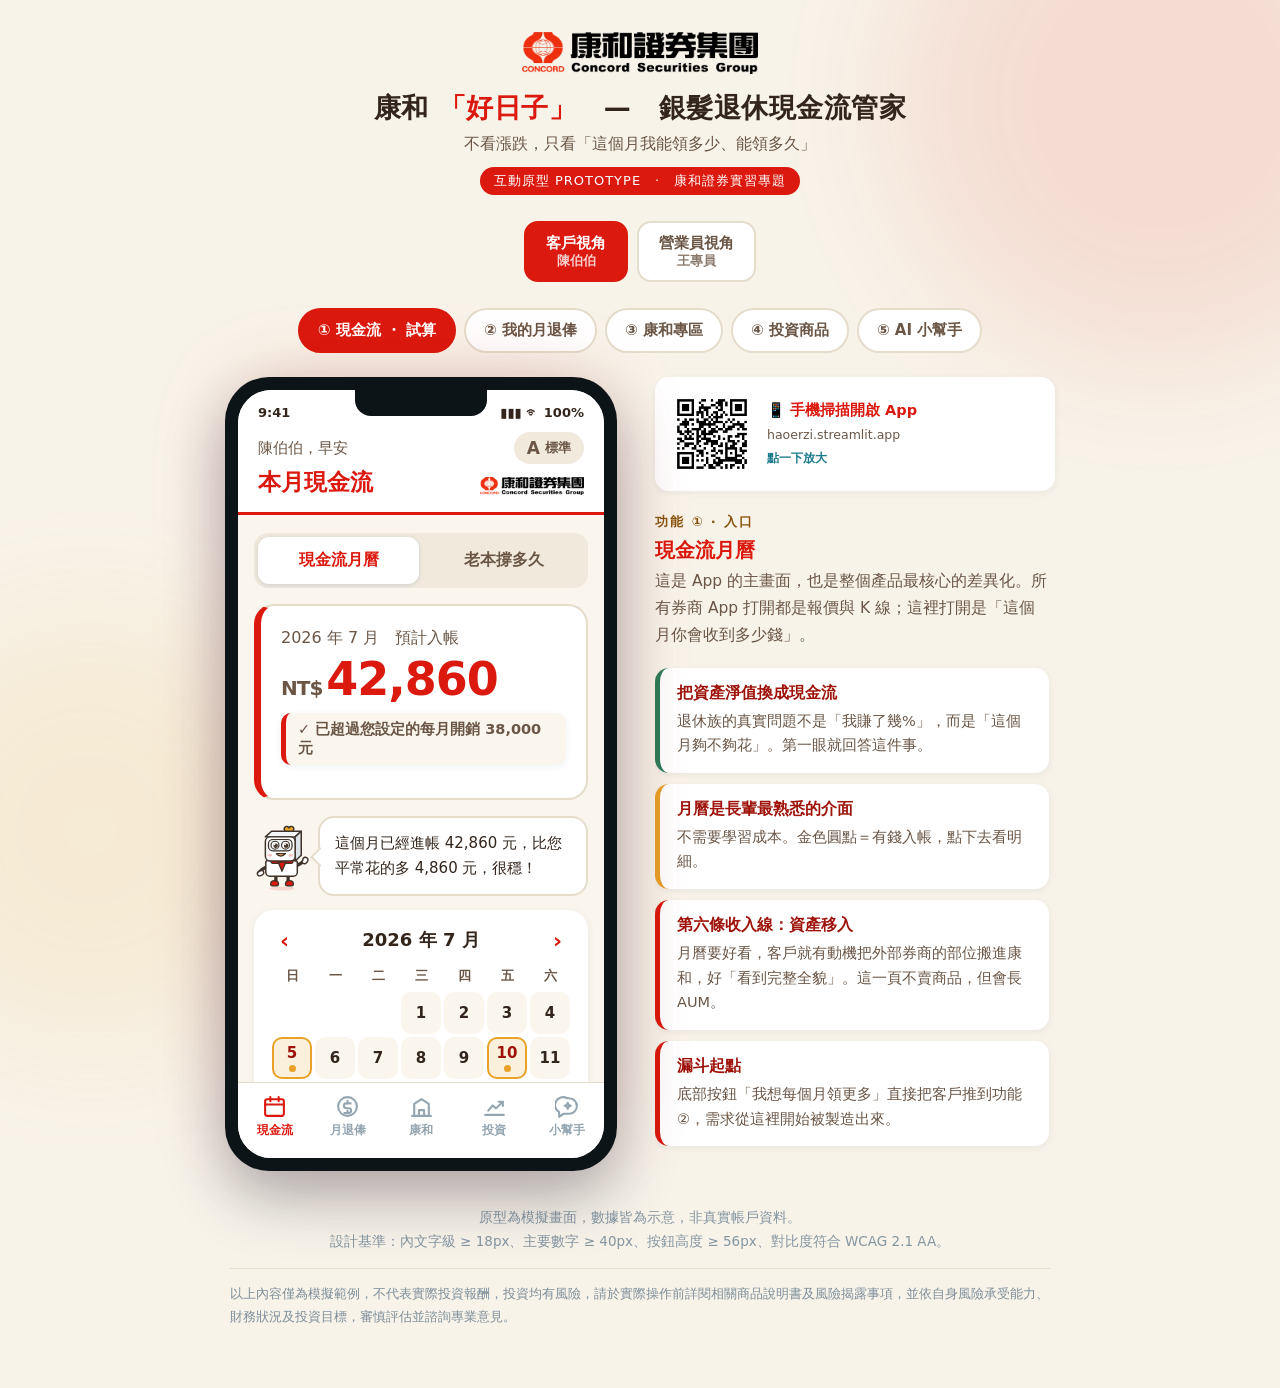
==== commit c4046c9b: "改用「好康 fun 心投」的配色邏輯：暖米底＋白卡＋紅金青三色點綴，不再滿版紅 前一版主色換紅之後，紅標題列＋紅金額卡＋紅按鈕同時出現，整頁刺眼。 照康和「好康 fun 心投」官網重新分配顏色，紅色只" ====
--- a/index.html
+++ b/index.html
@@ -8,7 +8,7 @@
 
 <!-- ===== PWA 設定（讓手機可以「加到主畫面」變成 App） ===== -->
 <link rel="manifest" href="manifest.json">
-<meta name="theme-color" content="#C4210A">
+<meta name="theme-color" content="#DB190E">
 <meta name="apple-mobile-web-app-capable" content="yes">
 <meta name="apple-mobile-web-app-status-bar-style" content="black-translucent">
 <meta name="apple-mobile-web-app-title" content="好日子">
--- a/css/styles.css
+++ b/css/styles.css
@@ -8,21 +8,19 @@
 
 /* ===== 1. 色彩與設計變數（改這裡就能換整套配色） ===== */
 :root{
-  /* 康和品牌紅：直接從官方 logo 取色。
-     --brand 是 logo 本身的鮮紅，用在吉祥物「小方」的身體與小面積點綴；
-     --brand-dk 是同一組色再壓深一階，白字疊上去對比度才夠（見下方 --navy 的說明）。 */
-  --brand:#ED2F10;
-  --brand-dk:#C4210A;
-
   /* 主色：沿用變數名稱 --navy（歷史命名，改動風險最低），但顏色已經換成康和紅。
-     直接用 logo 的鮮紅（--brand）當大面積底色＋白字，實測對比度只有 4.2:1，
-     不夠 WCAG AA 一般文字要求的 4.5:1；改用壓深一階的 --brand-dk 當主色，
-     對比度提高到 5.9:1，字級小也讀得清楚，長輩用起來才安全。
-     想再換色 → 改這兩個值，全站會一起變。 */
-  --navy:#C4210A;
-  --navy-dk:#8E1606;
-  --teal:#1B7B8C;        /* 輔色：跟主色互補的冷色，用在滑桿、次要強調，避免整頁都是紅 */
-  --gold:#D98A1F;        /* 強調色：金額、入帳 */
+     指定色號 #DB190E（白字對比度 5.05:1，過 WCAG AA），--navy-dk 是同一色系
+     壓深一階，給漸層／hover 用。想再換色 → 改這兩個值，全站會一起變。 */
+  --navy:#DB190E;
+  --navy-dk:#9E120A;
+  --teal:#1B7B8C;        /* 輔色：青色，用在滑桿、聯絡類按鈕、營業員視角 */
+  /* 金色刻意分成兩個：
+       --gold    亮金，只用在「填色」（按鈕底、月曆金點、色條、圖示底）
+       --gold-tx 深琥珀，只用在「文字」——亮金當文字放在白卡上只有 2.76:1，
+                 過不了 WCAG AA，這是原本就有的問題，這次一併修掉。
+     亮金配深褐字 6.79:1、深琥珀配白底 6.2:1，兩個都很安全。 */
+  --gold:#E9A227;
+  --gold-tx:#8A5510;
   --gold-lt:#FBF0DC;
   --green:#2E7D5B;       /* 安全 / 正向 */
   --green-lt:#E4F2EA;
@@ -31,10 +29,18 @@
      還是「這是警告」；色相拉開，對比度也比原本的 #C0392B 更高（9.97:1）。 */
   --red:#7A2233;
   --red-lt:#FBE9E7;
-  --ink:#1C2B36;         /* 主要文字 */
-  --ink-2:#4A5D6B;       /* 次要文字 */
-  --line:#DDE5EB;
-  --bg:#EEF2F5;
+  /* 文字與底色全部改成「暖」的色溫。
+     原本是冷色調的藍灰（文字 #1C2B36、底色 #EEF2F5），配上熱的品牌紅會互相打架，
+     這也是畫面看起來刺眼的主因之一。康和「好康 fun 心投」官網用的是
+     暖米底＋白卡＋紅／金／青三色輪流點綴，這裡照同樣的邏輯改。 */
+  --ink:#33251C;         /* 主要文字：暖褐黑，取自參考圖的線稿顏色 */
+  --ink-2:#6B5646;       /* 次要文字：暖灰褐 */
+  --line:#E5DCCB;        /* 卡片外框：暖米色邊 */
+  --line-2:#F1EAE0;      /* 更淡的分隔線（列與列之間） */
+  --tint:#FAF6EE;        /* 卡片內的淺色填充（原本的 #F4F8FA 那一類冷灰） */
+  --tint-2:#F0E9DC;      /* 深一階的填充（分頁容器、免責聲明底） */
+  --track:#E5DCCB;       /* 滑桿與進度條的軌道 */
+  --bg:#F8F3E9;          /* 頁面底色：暖米 */
   --card:#FFFFFF;
 
   --radius:20px;         /* 卡片圓角，比原本 18px 再軟一點，整體不那麼方正拘謹 */
@@ -68,7 +74,7 @@
 @media (min-width:900px){
   body::before,body::after{
     content:"";position:fixed;z-index:-1;border-radius:50%;
-    filter:blur(70px);pointer-events:none;opacity:.16;
+    filter:blur(70px);pointer-events:none;opacity:.10;
   }
   body::before{
     width:520px;height:520px;top:-160px;right:-140px;
@@ -107,24 +113,31 @@
   width:392px;flex:0 0 392px;background:#0d1418;border-radius:44px;padding:13px;
   /* 兩層陰影疊起來：一層一般的深色投影撐立體感，
      一層淡淡的品牌紅暈染在外圍，手機看起來像「發著品牌色的光」，比純黑影子活潑一點 */
-  box-shadow:0 26px 60px rgba(10,40,65,.30), 0 0 90px -20px rgba(196,33,10,.35);
+  box-shadow:0 26px 60px rgba(10,40,65,.30), 0 0 90px -20px rgba(219,25,14,.28);
   position:relative;
 }
 .notch{position:absolute;top:13px;left:50%;transform:translateX(-50%);
   width:132px;height:26px;background:#0d1418;border-radius:0 0 16px 16px;z-index:6}
 .screen{
-  background:#F5F8FA;border-radius:33px;overflow:hidden;height:768px;
+  background:var(--tint);border-radius:33px;overflow:hidden;height:768px;
   display:flex;flex-direction:column;position:relative;
 }
-.statusbar{height:34px;flex:0 0 34px;background:var(--navy);color:#fff;
+/* 標題列改成白底深字（原本是整塊實色紅底＋白字）。
+   康和「好康 fun 心投」官網的頁首就是白底＋紅黑原版 logo，這樣改有三個好處：
+     1. 少一大塊紅，整體不再刺眼
+     2. logo 可以用官方原版配色，不必再做一張白色反白版
+     3. 標題文字對比度從「白配紅 5.05:1」提高到「深褐配白 12:1 以上」
+   底部留一條品牌紅細線當視覺錨點，仍看得出是康和的紅。 */
+.statusbar{height:34px;flex:0 0 34px;background:var(--card);color:var(--ink);
   display:flex;align-items:flex-end;justify-content:space-between;
   padding:0 20px 4px;font-size:13px;font-weight:600}
-.appbar{background:var(--navy);color:#fff;padding:8px 20px 16px}
+.appbar{background:var(--card);color:var(--ink);padding:8px 20px 14px;
+  border-bottom:3px solid var(--navy)}
 .appbar .bar-top{display:flex;align-items:center;justify-content:space-between;gap:10px}
-.appbar .greet{font-size:15px;opacity:.85}
-.appbar .title{font-size:23px;font-weight:700;margin-top:3px}
+.appbar .greet{font-size:15px;color:var(--ink-2)}
+.appbar .title{font-size:23px;font-weight:700;margin-top:3px;color:var(--navy)}
 /* 無障礙：字級切換鈕（點一下循環 標準 → 大 → 特大） */
-.a11y{background:rgba(255,255,255,.18);border:0;border-radius:20px;color:#fff;
+.a11y{background:var(--tint-2);border:0;border-radius:20px;color:var(--ink-2);
   font-family:inherit;font-size:13px;font-weight:700;padding:7px 13px;cursor:pointer;
   display:flex;align-items:center;gap:5px}
 .a11y .a11y-a{font-size:17px;font-weight:800;line-height:1}
@@ -148,16 +161,20 @@
 .sub{font-size:14px;color:var(--ink-2);line-height:1.6}
 
 /* ===== 8. 主要金額區塊 ===== */
-/* 漸層改成同色系（紅→深紅），不用 navy→teal 混冷暖色，主視覺更像品牌統一色 */
-.hero{background:linear-gradient(140deg,var(--navy) 0%,var(--navy-dk) 100%);
-  color:#fff;border-radius:20px;padding:22px 20px;margin-bottom:16px}
-.hero .lbl{font-size:16px;opacity:.9}
-.hero .amt{font-size:46px;font-weight:800;letter-spacing:-1px;margin:6px 0 2px;line-height:1.05}
-.hero .amt small{font-size:20px;font-weight:600;margin-right:4px;opacity:.9}
-.hero .note{font-size:14.5px;opacity:.9;margin-top:8px;
-  background:rgba(255,255,255,.16);padding:7px 12px;border-radius:10px;display:inline-block}
-/* 模擬狀態（使用者在 ② 選了補缺口方案之後） */
-.hero.sim{background:linear-gradient(140deg,var(--gold) 0%,#B4700F 100%)}
+/* 原本是整塊實色紅底＋白字，看起來像一大塊警示色。
+   改成白底卡片＋左側色條＋數字本身用色，紅色變成點綴不是背景，
+   跟康和「好康 fun 心投」官網的做法一致（白底配色塊點綴，不是滿版色底）。 */
+.hero{background:var(--card);border:2px solid var(--line);border-left:7px solid var(--navy);
+  border-radius:20px;padding:22px 20px;margin-bottom:16px;color:var(--ink)}
+.hero .lbl{font-size:16px;color:var(--ink-2)}
+.hero .amt{font-size:46px;font-weight:800;letter-spacing:-1px;margin:6px 0 2px;
+  line-height:1.05;color:var(--navy)}
+.hero .amt small{font-size:20px;font-weight:600;margin-right:4px;color:var(--ink-2)}
+.hero .note{font-size:14.5px;color:var(--ink-2);margin-top:8px;
+  background:var(--tint);padding:7px 12px;border-radius:10px;display:inline-block;font-weight:600}
+/* 模擬狀態（使用者在 ② 選了補缺口方案之後）：色條與數字換成金色 */
+.hero.sim{border-left-color:var(--gold)}
+.hero.sim .amt{color:var(--gold-tx)}
 
 /* ===== 9. 現金流月曆 ===== */
 .cal-head{display:flex;align-items:center;justify-content:space-between;margin-bottom:10px}
@@ -169,33 +186,33 @@
 .cal .dow{text-align:center;font-size:13px;color:var(--ink-2);font-weight:700;padding:4px 0}
 .cal .day{aspect-ratio:1/1.05;border-radius:10px;display:flex;flex-direction:column;
   align-items:center;justify-content:center;font-size:15px;font-weight:600;
-  border:2px solid transparent;background:#F5F8FA;color:var(--ink)}
+  border:2px solid transparent;background:var(--tint);color:var(--ink)}
 .cal .day.blank{background:transparent}
 .cal .day.pay{background:var(--gold-lt);border-color:var(--gold);color:var(--navy-dk);cursor:pointer}
 .cal .day.pay .dot{width:7px;height:7px;border-radius:50%;background:var(--gold);margin-top:3px}
-.cal .day.pay.sel{background:var(--gold);color:#fff}
+.cal .day.pay.sel{background:var(--gold);color:var(--ink)}
 .cal .day.pay.sel .dot{background:#fff}
 /* 模擬方案的入帳日：虛線外框，跟真實入帳區隔開 */
-.cal .day.plan{background:#fff;border:2.5px dashed var(--gold);color:var(--gold)}
+.cal .day.plan{background:#fff;border:2.5px dashed var(--gold);color:var(--gold-tx)}
 .cal .day.plan .dot{background:var(--gold)}
-.cal .day.plan.sel{background:var(--gold);color:#fff;border-style:solid}
+.cal .day.plan.sel{background:var(--gold);color:var(--ink);border-style:solid}
 
 .pay-list{margin-top:14px;border-top:2px dashed var(--line);padding-top:12px}
 .pay-row{display:flex;justify-content:space-between;align-items:center;
-  padding:11px 0;border-bottom:1px solid #F0F4F7;font-size:16px}
+  padding:11px 0;border-bottom:1px solid var(--line-2);font-size:16px}
 .pay-row:last-child{border-bottom:0}
 .pay-row .d{color:var(--ink-2);font-size:14px}
 .pay-row .n{font-weight:600}
 .pay-row .v{color:var(--green);font-weight:800;font-size:18px}
-.pay-row.sim .n{color:var(--gold)}
-.pay-row.sim .v{color:var(--gold)}
+.pay-row.sim .n{color:var(--gold-tx)}
+.pay-row.sim .v{color:var(--gold-tx)}
 .pay-total{border-top:2px solid var(--line);margin-top:6px;padding-top:12px}
 .pay-total .n{font-size:17px}
 .pay-total .v{font-size:22px}
 .list-title{margin-bottom:8px;font-weight:600;color:var(--ink);font-size:14px}
 
 /* ===== 9-2. 畫面 ① 的左右子頁切換（現金流月曆 ／ 老本撐多久） ===== */
-.subtabs{display:flex;gap:4px;background:#E3EAEF;border-radius:14px;padding:4px;margin-bottom:16px}
+.subtabs{display:flex;gap:4px;background:var(--tint-2);border-radius:14px;padding:4px;margin-bottom:16px}
 .subtab{flex:1;min-width:0;background:none;border:0;border-radius:11px;
   font-family:inherit;font-size:16px;font-weight:700;color:var(--ink-2);
   padding:13px 6px;cursor:pointer;transition:.15s;white-space:nowrap;
@@ -226,8 +243,8 @@
   width:12px;height:12px;background:#fff;transform:rotate(45deg);
   border-left:2px solid var(--line);border-bottom:2px solid var(--line)}
 .card .mk-row{margin-bottom:0}
-.card .mk-say{background:#F7FAFB}
-.card .mk-say::after{background:#F7FAFB}
+.card .mk-say{background:var(--tint)}
+.card .mk-say::after{background:var(--tint)}
 
 /* 動畫：浮動、揮手、眨眼 */
 .mk-b{animation:mkFloat 3.4s ease-in-out infinite}
@@ -257,7 +274,7 @@
 .slider-wrap{margin:16px 0 6px}
 .slider-val{font-size:32px;font-weight:800;color:var(--navy);text-align:center;margin-bottom:6px}
 input[type=range]{-webkit-appearance:none;appearance:none;width:100%;height:14px;border-radius:10px;
-  background:#DCE6EC;outline:none}
+  background:var(--track);outline:none}
 input[type=range]::-webkit-slider-thumb{-webkit-appearance:none;width:40px;height:40px;
   border-radius:50%;background:#fff;border:5px solid var(--navy);cursor:pointer;
   box-shadow:0 3px 8px rgba(0,0,0,.22)}
@@ -271,11 +288,11 @@
 .result.bad{background:var(--red-lt);border-color:#F0BDB6}
 .result .lbl{font-size:16px;color:var(--ink-2)}
 .result .big{font-size:44px;font-weight:800;color:var(--green);line-height:1.1;margin:4px 0}
-.result.warn .big{color:var(--gold)}
+.result.warn .big{color:var(--gold-tx)}
 .result.bad .big{color:var(--red)}
 .result .tip{font-size:14.5px;color:var(--ink-2);margin-top:6px;line-height:1.6}
 
-.timeline{height:26px;border-radius:13px;background:#DCE6EC;overflow:hidden;margin:14px 0 4px;position:relative}
+.timeline{height:26px;border-radius:13px;background:var(--track);overflow:hidden;margin:14px 0 4px;position:relative}
 .timeline .fill{height:100%;background:linear-gradient(90deg,var(--teal),var(--green));
   transition:width .6s;display:flex;align-items:center;justify-content:flex-end;
   padding-right:9px;color:#fff;font-size:12.5px;font-weight:700}
@@ -287,7 +304,7 @@
 .alert.hi{background:var(--red-lt);border:2px solid #F0BDB6}
 .alert.hi .ic{background:var(--red);color:#fff}
 .alert.md{background:var(--gold-lt);border:2px solid #EBCB94}
-.alert.md .ic{background:var(--gold);color:#fff}
+.alert.md .ic{background:var(--gold);color:var(--ink)}
 .alert.ok{background:var(--green-lt);border:2px solid #BFE0CE}
 .alert.ok .ic{background:var(--green);color:#fff}
 .alert .t{font-size:16.5px;font-weight:700;margin-bottom:4px}
@@ -309,12 +326,16 @@
         assets/logo-concords-white.png（反白版，深色底用）
    兩張都內嵌成 data URI，單檔版本才不會有外部參照。 */
 /* 桌機頁首：彩色 */
+/* 康和 logo（紅底球＋黑字，官方原版配色，沒有改過色）。
+   桌機頁首與手機標題列共用同一張圖：手機標題列以前用的是「純白反白版」，
+   改成白底標題列之後就該用原版配色了，白色版整個刪掉，檔案反而更小。 */
+.page-logo,.bar-logo{background-image:url("[data-uri]")}
 .page-logo{width:100%;max-width:236px;height:42px;margin:0 auto 16px;
-  background:no-repeat center/contain url("[data-uri]")}
-/* 手機標題列右側：反白，每頁都在 */
+  background-repeat:no-repeat;background-position:center;background-size:contain}
+/* 手機標題列右側的 logo：白底標題列配官方原版紅黑配色，每一頁都看得到 */
 .title-row{display:flex;align-items:flex-end;justify-content:space-between;gap:12px}
-.bar-logo{flex:0 0 auto;width:104px;height:19px;opacity:.92;margin-bottom:3px;
-  background:no-repeat center/contain url("[data-uri]")}
+.bar-logo{flex:0 0 auto;width:104px;height:19px;margin-bottom:3px;
+  background-repeat:no-repeat;background-position:center;background-size:contain}
 
 /* 大按鈕：左圖示、右兩行字（掌先機、投顧網站、樂齡專線共用） */
 .cz{margin-bottom:4px}
@@ -357,7 +378,7 @@
 
 /* 康和快訊 */
 .cz-nw{padding:12px 0}
-.cz-nw.bd{border-top:1px solid #F0F4F7}
+.cz-nw.bd{border-top:1px solid var(--line-2)}
 .cz-nw-t{font-size:16px;font-weight:700;color:var(--ink);line-height:1.45}
 .cz-nw-x{font-size:13.5px;color:var(--teal);line-height:1.6;margin-top:5px}
 
@@ -366,7 +387,7 @@
   background:var(--green-lt);color:var(--green);white-space:nowrap;flex:0 0 auto}
 .pill.rr1,.pill.rr2{background:var(--green-lt);color:var(--green)}
 .pill.rr3{background:#E2F0F3;color:var(--teal)}
-.pill.rr4{background:var(--gold-lt);color:var(--gold)}
+.pill.rr4{background:var(--gold-lt);color:var(--gold-tx)}
 .pill.rr5{background:var(--red-lt);color:var(--red)}
 
 /* ===== 15. 月退俸：補足缺口的方案卡 ===== */
@@ -380,7 +401,7 @@
 .sol-nm{font-size:20px;font-weight:800;color:var(--ink)}
 .sol-cat{font-size:13.5px;color:var(--ink-2);margin-top:2px}
 .sol-need{display:flex;align-items:baseline;justify-content:space-between;
-  background:#F4F8FA;border-radius:12px;padding:11px 14px;margin:11px 0 9px}
+  background:var(--tint);border-radius:12px;padding:11px 14px;margin:11px 0 9px}
 .sol-need span{font-size:14.5px;color:var(--ink-2)}
 .sol-need b{font-size:27px;font-weight:800;color:var(--navy)}
 .sol-d{font-size:14px;color:var(--ink-2);line-height:1.62;margin-bottom:4px}
@@ -405,7 +426,7 @@
 .rr-legend[open] .rr-arrow{transform:rotate(180deg)}
 .rr-body{padding:0 18px 14px}
 .rr-row{display:flex;align-items:center;gap:11px;padding:8px 0;font-size:13.5px;
-  color:var(--ink-2);border-top:1px solid #F0F4F7}
+  color:var(--ink-2);border-top:1px solid var(--line-2)}
 .rr-row:first-of-type{border-top:0}
 
 .chips{display:flex;gap:7px;overflow-x:auto;padding:2px 0 10px;margin-bottom:2px;
@@ -423,11 +444,11 @@
 .prod-nm{font-size:17.5px;font-weight:700;color:var(--ink);line-height:1.4}
 .prod-cash{background:var(--gold-lt);border-radius:11px;padding:10px 13px;margin:10px 0 8px;
   font-size:15px;color:#8A5510;font-weight:600}
-.prod-cash b{font-size:23px;font-weight:800;color:var(--gold)}
-.prod-cash.alt{background:#EEF3F6;color:var(--navy)}
+.prod-cash b{font-size:23px;font-weight:800;color:var(--gold-tx)}
+.prod-cash.alt{background:var(--tint);color:var(--ink-2);font-weight:600}
 .prod-d{font-size:14px;color:var(--ink-2);line-height:1.62}
 .prod-meta{display:flex;gap:14px;margin-top:8px;font-size:13px;color:var(--ink-2)}
-.prod-meta span{background:#F2F6F8;border-radius:8px;padding:4px 9px}
+.prod-meta span{background:var(--tint);border-radius:8px;padding:4px 9px}
 
 /* 「還不確定？問小幫手」——刻意做成小小的文字連結，不是按鈕，
    份量要比下面的「試算並申購」CTA 輕，才不會兩個搶視覺。 */
@@ -465,19 +486,25 @@
   stroke-linecap:round;stroke-linejoin:round;flex:0 0 26px}
 .mic.on{background:var(--red)}
 
-.disc{font-size:12.5px;color:var(--ink-2);line-height:1.7;background:#E9EEF2;
+.disc{font-size:12.5px;color:var(--ink-2);line-height:1.7;background:var(--tint-2);
   border-radius:12px;padding:12px 14px;margin-bottom:12px}
 /* 同一個揭露框裡的第二段（通用風險揭露），用細線跟上一段分開 */
-.disc-x{margin-top:9px;padding-top:9px;border-top:1px solid #D5DEE5}
-.spk{display:block;margin-top:10px;background:#EEF3F6;border:0;border-radius:10px;
+.disc-x{margin-top:9px;padding-top:9px;border-top:1px solid var(--line)}
+.spk{display:block;margin-top:10px;background:var(--tint);border:0;border-radius:10px;
   padding:9px 13px;font-size:14px;font-family:inherit;color:var(--navy);
   font-weight:600;cursor:pointer}
 
-/* ===== 18. 卡片內的次要動作鈕（選方案、試算並申購、撥電話） ===== */
-.pick{width:100%;margin-top:11px;background:var(--navy);color:#fff;border:0;
+/* ===== 18. 卡片內的次要動作鈕（選方案、試算並申購、撥電話） =====
+   顏色照「這顆按鈕在做什麼」分配，不要全部都是紅的：
+     預設（金色）＝ 探索、試算、看更多——按下去不會發生實際交易
+     .pick.t（青色）＝ 聯絡人：撥電話、預約回電
+   真正會成交的動作（確認送出、預約營業員）才用紅色的 .bigbtn.p。
+   這是照康和「好康 fun 心投」官網的做法：紅／金／青輪流用，紅色留給最重要的那一個。 */
+.pick{width:100%;margin-top:11px;background:var(--gold);color:var(--ink);border:0;
   border-radius:12px;padding:14px;font-size:16px;font-weight:700;
   font-family:inherit;cursor:pointer}
-.prod.open .pick{background:#fff;color:var(--navy);border:2px solid var(--navy)}
+.pick.t{background:var(--teal)}
+.prod.open .pick{background:#fff;color:var(--gold-tx);border:2px solid var(--gold)}
 
 /* ===== 19. 申購試算面板 ===== */
 .order{margin-top:14px;padding-top:15px;border-top:2px dashed var(--line)}
@@ -486,8 +513,8 @@
 .ord-out>div{flex:1;background:var(--green-lt);border-radius:12px;padding:11px 13px}
 .ord-out span{display:block;font-size:13px;color:var(--ink-2)}
 .ord-out b{font-size:20px;color:var(--green);font-weight:800}
-.ord-out .alt{flex:1;background:#EEF3F6;color:var(--navy);font-size:14px;line-height:1.6}
-.ord-fee{font-size:14px;color:var(--ink-2);background:#F4F8FA;border-radius:10px;
+.ord-out .alt{flex:1;background:var(--tint);color:var(--ink-2);font-size:14px;line-height:1.6}
+.ord-fee{font-size:14px;color:var(--ink-2);background:var(--tint);border-radius:10px;
   padding:10px 13px;margin-bottom:13px}
 .ord-fee b{color:var(--navy);font-size:16px}
 
@@ -500,7 +527,7 @@
 .sheet-t{font-size:15px;color:var(--ink-2);text-align:center}
 .sheet-big{font-size:23px;font-weight:800;color:var(--navy);text-align:center;margin:6px 0 16px;line-height:1.35}
 .sheet-kv{display:flex;justify-content:space-between;align-items:center;
-  padding:12px 0;border-bottom:1px solid #F0F4F7;font-size:15.5px;color:var(--ink-2)}
+  padding:12px 0;border-bottom:1px solid var(--line-2);font-size:15.5px;color:var(--ink-2)}
 .sheet-kv b{font-size:20px;color:var(--ink);font-weight:800}
 .sheet-kv.full{display:block;line-height:1.7;border-bottom:0;text-align:center;color:var(--ink)}
 .sheet-kv.full.sub{font-size:14px;color:var(--ink-2);padding-top:0}
@@ -521,9 +548,12 @@
 .role.on{background:var(--navy);border-color:var(--navy);color:#fff}
 
 /* ===== 22. 營業員視角：待辦與客戶卡 ===== */
-/* 原本是 navy→藍灰的漸層，跟客戶端的 hero 做區隔；主色改紅之後改用「更深一階的紅→近黑紅」，
-   一樣跟客戶端（紅→深紅）有區隔，但仍在同一個紅色家族裡，不會突然跳出一個不相干的藍色 */
-.hero.adv{background:linear-gradient(140deg,var(--navy-dk) 0%,#450C05 100%)}
+/* 跟客戶端的 hero（紅→深紅）做區隔，用深紅→暗棕紅，維持柔和不要接近全黑，
+   看起來更沉穩而不是壓迫 */
+/* 營業員的數字卡：跟客戶端一樣改成白底，但色條與數字用青色，
+   一眼就分得出「這是內部視角」，也不會又是一大塊紅 */
+.hero.adv{border-left-color:var(--teal)}
+.hero.adv .amt{color:var(--teal)}
 
 .todo,.cl{background:var(--card);border-radius:var(--radius);padding:15px 16px;margin-bottom:11px;
   border:2px solid var(--line);box-shadow:0 2px 10px rgba(15,76,117,.05)}
@@ -532,7 +562,7 @@
 .todo-top b{font-size:18.5px;color:var(--ink)}
 .todo-x{font-size:14.5px;color:var(--ink-2);margin-top:7px}
 .todo-x b{color:var(--navy);font-size:17px}
-.todo-sig{font-size:13.5px;color:var(--ink-2);background:#F4F8FA;border-radius:10px;
+.todo-sig{font-size:13.5px;color:var(--ink-2);background:var(--tint);border-radius:10px;
   padding:9px 12px;margin-top:9px;line-height:1.6}
 .todo-sig i,.cl-sig i{font-style:normal;color:#8496A3}
 
@@ -542,14 +572,14 @@
 .cl-head .pill{margin-left:auto}
 .avatar{width:46px;height:46px;border-radius:50%;background:var(--navy);color:#fff;
   display:flex;align-items:center;justify-content:center;font-size:19px;font-weight:700;flex:0 0 46px}
-.cl-sig{font-size:14px;color:var(--ink-2);background:#F4F8FA;border-radius:10px;
+.cl-sig{font-size:14px;color:var(--ink-2);background:var(--tint);border-radius:10px;
   padding:10px 12px;margin-top:11px;line-height:1.6}
 .cl-gap{font-size:14.5px;color:var(--ink-2);margin-top:9px}
 .cl-gap b{color:var(--navy);font-size:17px}
 
 .pill.hot3{background:var(--red-lt);color:var(--red)}
-.pill.hot2{background:var(--gold-lt);color:var(--gold)}
-.pill.hot1{background:#E7EEF3;color:var(--ink-2)}
+.pill.hot2{background:var(--gold-lt);color:var(--gold-tx)}
+.pill.hot1{background:var(--tint-2);color:var(--ink-2)}
 
 .tl{padding:11px 0 11px 16px;border-left:3px solid var(--line);position:relative}
 .tl::before{content:"";position:absolute;left:-6.5px;top:16px;width:10px;height:10px;
@@ -566,9 +596,9 @@
   display:flex;flex-direction:column}
 .notes{flex:1 1 auto;min-height:0;overflow-y:auto;padding:6px 6px 6px 0}
 .notes::-webkit-scrollbar{width:6px}
-.notes::-webkit-scrollbar-thumb{background:#C9D6DE;border-radius:3px}
+.notes::-webkit-scrollbar-thumb{background:#D8CCB8;border-radius:3px}
 .notes h2{font-size:20px;margin:0 0 4px;color:var(--navy)}
-.notes .kicker{font-size:13px;letter-spacing:2px;color:var(--gold);font-weight:700;margin-bottom:6px}
+.notes .kicker{font-size:13px;letter-spacing:2px;color:var(--gold-tx);font-weight:700;margin-bottom:6px}
 .notes .lead{font-size:15.5px;color:var(--ink-2);line-height:1.75;margin:0 0 18px}
 
 /* 手機掃描 QR code：跟講稿是獨立容器，切換頁面不會被洗掉。
@@ -598,7 +628,7 @@
   text-align:center;max-width:380px;width:100%;position:relative;
   box-shadow:0 30px 70px rgba(0,0,0,.35)}
 .qr-zoom-x{position:absolute;top:14px;right:14px;width:40px;height:40px;border-radius:50%;
-  border:0;background:#F2F6F8;color:var(--ink-2);font-size:20px;cursor:pointer;
+  border:0;background:var(--tint);color:var(--ink-2);font-size:20px;cursor:pointer;
   display:flex;align-items:center;justify-content:center;font-family:inherit}
 .qr-zoom-h{font-size:19px;font-weight:800;color:var(--navy);margin:0 0 20px}
 .qr-zoom-box .qr-img-big{width:100%;max-width:280px;aspect-ratio:1/1;margin:0 auto 20px;
@@ -614,7 +644,7 @@
 .foot{max-width:1180px;margin:34px auto 0;text-align:center;font-size:13.5px;color:#8496A3;line-height:1.8}
 
 /* 頁尾的風險揭露：內容由 app.js 從 data.js 的 GENERAL_DISCLAIMER 填入 */
-.foot-disc{max-width:820px;margin:14px auto 0;padding-top:13px;border-top:1px solid #DCE3E9;
+.foot-disc{max-width:820px;margin:14px auto 0;padding-top:13px;border-top:1px solid var(--line);
   text-align:left;font-size:12.5px;line-height:1.85;color:#7C8E9B}
 
 /* ==========================================================================
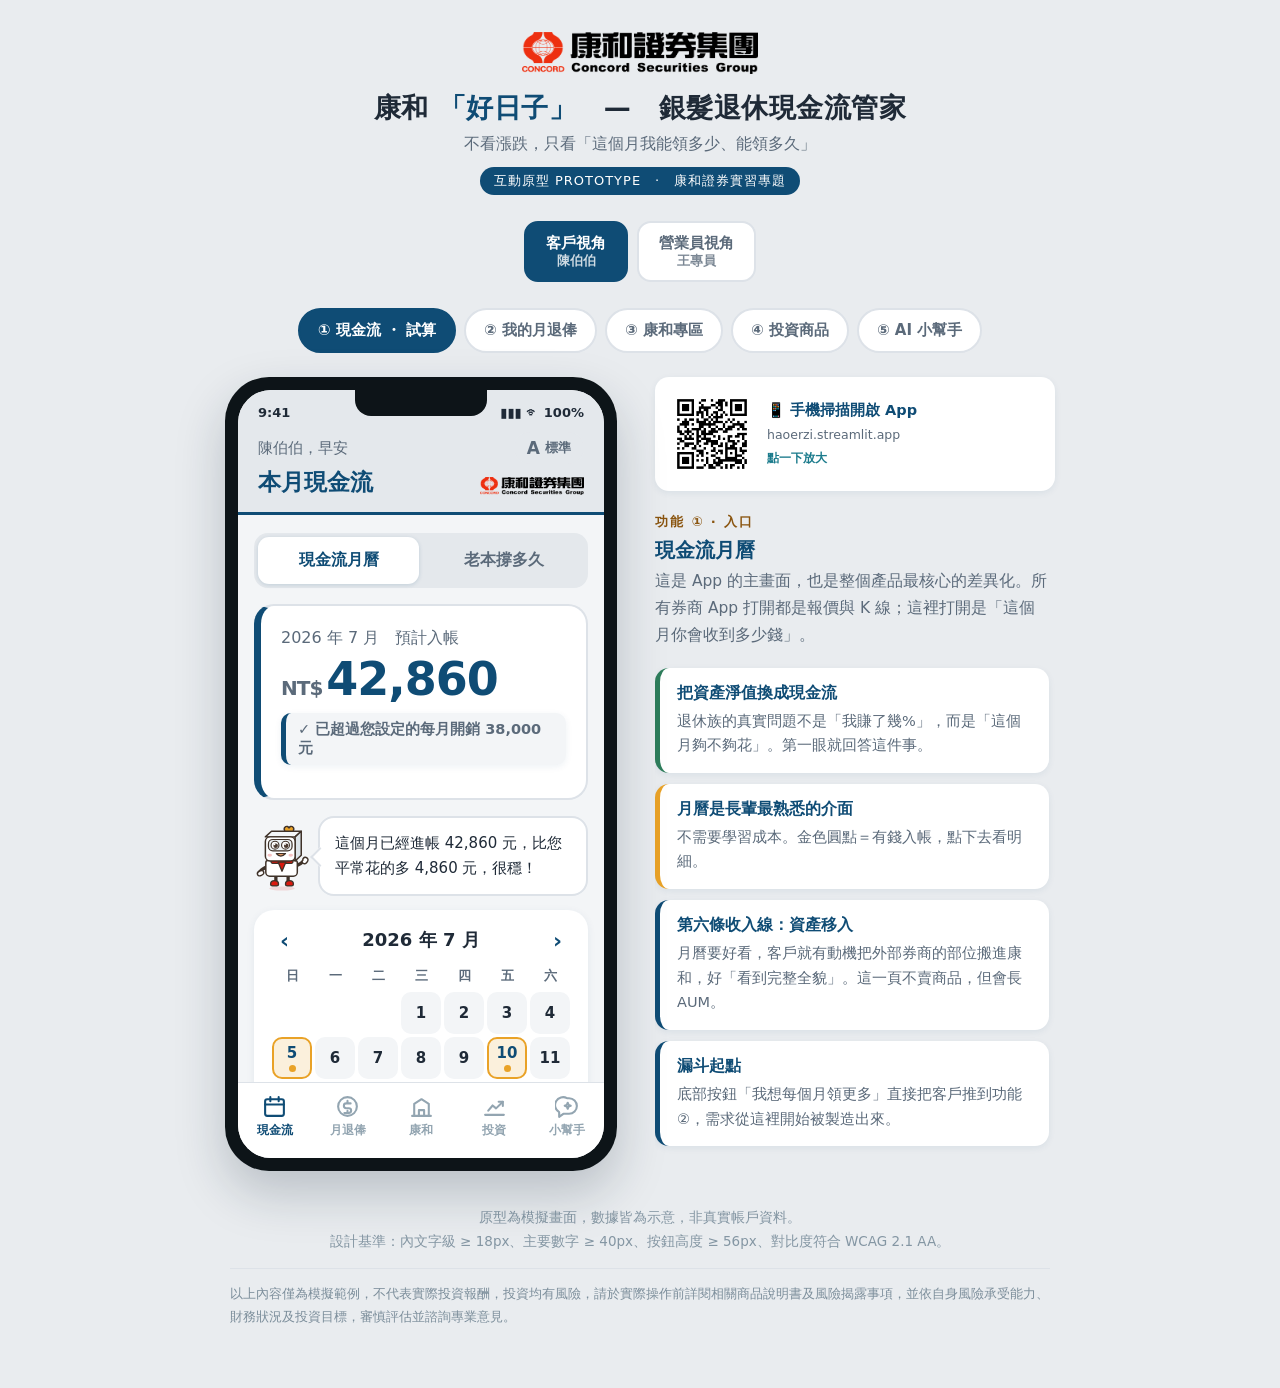
==== commit 2b873bf9: "主色調收斂成灰／白／深藍，顏色只留給有意義的東西 前幾版一直在調紅色深淺，但問題是顏色種類太多。這版把介面主色換成深藍， 紅色從介面退場，只留在 logo 與吉祥物。  - --navy 從品牌紅 #" ====
--- a/index.html
+++ b/index.html
@@ -8,7 +8,7 @@
 
 <!-- ===== PWA 設定（讓手機可以「加到主畫面」變成 App） ===== -->
 <link rel="manifest" href="manifest.json">
-<meta name="theme-color" content="#DB190E">
+<meta name="theme-color" content="#0F4C75">
 <meta name="apple-mobile-web-app-capable" content="yes">
 <meta name="apple-mobile-web-app-status-bar-style" content="black-translucent">
 <meta name="apple-mobile-web-app-title" content="好日子">
--- a/css/styles.css
+++ b/css/styles.css
@@ -8,42 +8,42 @@
 
 /* ===== 1. 色彩與設計變數（改這裡就能換整套配色） ===== */
 :root{
-  /* 主色：沿用變數名稱 --navy（歷史命名，改動風險最低），但顏色已經換成康和紅。
-     指定色號 #DB190E（白字對比度 5.05:1，過 WCAG AA），--navy-dk 是同一色系
-     壓深一階，給漸層／hover 用。想再換色 → 改這兩個值，全站會一起變。 */
-  --navy:#DB190E;
-  --navy-dk:#9E120A;
-  --teal:#1B7B8C;        /* 輔色：青色，用在滑桿、聯絡類按鈕、營業員視角 */
-  /* 金色刻意分成兩個：
-       --gold    亮金，只用在「填色」（按鈕底、月曆金點、色條、圖示底）
-       --gold-tx 深琥珀，只用在「文字」——亮金當文字放在白卡上只有 2.76:1，
-                 過不了 WCAG AA，這是原本就有的問題，這次一併修掉。
-     亮金配深褐字 6.79:1、深琥珀配白底 6.2:1，兩個都很安全。 */
+  /* ===== 主色調：灰、白、深藍 =====
+     整體只用這三個色階，畫面才不會花。顏色只留給「有特殊意義」的東西
+     （見下方的語意色）。 */
+  --navy:#0F4C75;        /* 主色：主要按鈕、選中的頁籤／導覽、卡片色條 */
+  --navy-dk:#0A3557;     /* 主色深階：hover、需要更深的時候 */
+  --head:#0F4C75;        /* 標題、金額、重點數字（跟主色同一個藍，語意不同所以分開放） */
+
+  --ink:#1F2A37;         /* 主要文字：深灰藍 */
+  --ink-2:#5B6A7A;       /* 次要文字 */
+  --line:#DDE2E8;        /* 卡片外框 */
+  --line-2:#EDF0F3;      /* 更淡的分隔線（列與列之間） */
+  --bg:#E9ECEF;          /* 頁面底色：灰 */
+  --tint:#F3F5F7;        /* 手機螢幕底色、卡片內的淺色填充 */
+  --tint-2:#E4E8EC;      /* 手機標題列的灰 */
+  --track:#DDE2E8;       /* 滑桿與進度條的軌道 */
+  --card:#FFFFFF;        /* 卡片：白 */
+
+  /* ===== 語意色：只給「有特別意義」的東西用，不當裝飾 =====
+     金 → ① 月曆的入帳金點，以及「把選定商品加進月曆」的模擬狀態
+     綠 → 安全、適合您、每月可領的錢（正向）
+     琥珀→ 警示、RR4、需加強評估
+     酒紅→ 高風險、詐騙警告、RR5
+     青 → 聯絡真人（撥電話、預約回電）
+     品牌紅 → 只給吉祥物「小方」的領巾與鞋，跟官方角色一致；
+              介面本身不再用紅色（logo 是圖檔，本來就保留原本的紅黑配色） */
   --gold:#E9A227;
   --gold-tx:#8A5510;
   --gold-lt:#FBF0DC;
-  --green:#2E7D5B;       /* 安全 / 正向 */
+  --green:#2E7D5B;
   --green-lt:#E4F2EA;
-  /* 警示色：故意跟主色（品牌紅）錯開，改成偏紫的酒紅色。
-     主色已經是紅的之後，如果警示也用同一種紅，長輩會分不清「這是按鈕」
-     還是「這是警告」；色相拉開，對比度也比原本的 #C0392B 更高（9.97:1）。 */
   --red:#7A2233;
   --red-lt:#FBE9E7;
-  /* 文字與底色全部改成「暖」的色溫。
-     原本是冷色調的藍灰（文字 #1C2B36、底色 #EEF2F5），配上熱的品牌紅會互相打架，
-     這也是畫面看起來刺眼的主因之一。康和「好康 fun 心投」官網用的是
-     暖米底＋白卡＋紅／金／青三色輪流點綴，這裡照同樣的邏輯改。 */
-  --ink:#33251C;         /* 主要文字：暖褐黑，取自參考圖的線稿顏色 */
-  --ink-2:#6B5646;       /* 次要文字：暖灰褐 */
-  --line:#E5DCCB;        /* 卡片外框：暖米色邊 */
-  --line-2:#F1EAE0;      /* 更淡的分隔線（列與列之間） */
-  --tint:#FAF6EE;        /* 卡片內的淺色填充（原本的 #F4F8FA 那一類冷灰） */
-  --tint-2:#F0E9DC;      /* 深一階的填充（分頁容器、免責聲明底） */
-  --track:#E5DCCB;       /* 滑桿與進度條的軌道 */
-  --bg:#F8F3E9;          /* 頁面底色：暖米 */
-  --card:#FFFFFF;
-
-  --radius:20px;         /* 卡片圓角，比原本 18px 再軟一點，整體不那麼方正拘謹 */
+  --teal:#1B7B8C;
+  --brand-red:#DB190E;
+
+  --radius:20px;
   --font:"PingFang TC","Noto Sans TC","Microsoft JhengHei",system-ui,sans-serif;
 }
 
@@ -65,31 +65,14 @@
   background:var(--bg);
   font-family:var(--font);
   color:var(--ink);
-  position:relative;   /* 讓下面的裝飾色塊能用 fixed 定位鋪在整個畫面底層 */
-}
-
-/* 桌機簡報畫面背景的裝飾色塊：兩三團模糊的品牌紅／金色圓，
-   純粹視覺點綴，不影響任何版面（fixed + 負層級 + pointer-events:none）。
-   手機直接開啟時畫面本來就塞不下這些留白，用 min-width 限制只在夠寬的桌機才出現。 */
-@media (min-width:900px){
-  body::before,body::after{
-    content:"";position:fixed;z-index:-1;border-radius:50%;
-    filter:blur(70px);pointer-events:none;opacity:.10;
-  }
-  body::before{
-    width:520px;height:520px;top:-160px;right:-140px;
-    background:var(--navy);
-  }
-  body::after{
-    width:420px;height:420px;bottom:-140px;left:-120px;
-    background:var(--gold);
-  }
-}
+}
+
+/* 背景保持全白，不加裝飾色塊——之前那兩團模糊光暈會把白色染成淡紅／淡黃。 */
 
 /* ===== 2. 桌機版頁首 ===== */
 .page-head{max-width:1180px;margin:0 auto 26px;text-align:center}
 .page-head h1{font-size:27px;margin:0 0 8px;letter-spacing:.5px}
-.page-head h1 span{color:var(--navy)}
+.page-head h1 span{color:var(--head)}
 .page-head p{margin:0;color:var(--ink-2);font-size:16px}
 .badge{display:inline-block;margin-top:12px;background:var(--navy);color:#fff;
   font-size:13px;padding:5px 14px;border-radius:20px;letter-spacing:1px}
@@ -111,9 +94,9 @@
 /* ===== 5. 手機外框 ===== */
 .phone{
   width:392px;flex:0 0 392px;background:#0d1418;border-radius:44px;padding:13px;
-  /* 兩層陰影疊起來：一層一般的深色投影撐立體感，
-     一層淡淡的品牌紅暈染在外圍，手機看起來像「發著品牌色的光」，比純黑影子活潑一點 */
-  box-shadow:0 26px 60px rgba(10,40,65,.30), 0 0 90px -20px rgba(219,25,14,.28);
+  /* 背景改成純白之後，原本外圍那圈品牌紅暈光會在白底上變成一圈粉紅，很髒，
+     改回單純的中性深色投影。 */
+  box-shadow:0 22px 50px rgba(20,35,55,.22);
   position:relative;
 }
 .notch{position:absolute;top:13px;left:50%;transform:translateX(-50%);
@@ -128,14 +111,14 @@
      2. logo 可以用官方原版配色，不必再做一張白色反白版
      3. 標題文字對比度從「白配紅 5.05:1」提高到「深褐配白 12:1 以上」
    底部留一條品牌紅細線當視覺錨點，仍看得出是康和的紅。 */
-.statusbar{height:34px;flex:0 0 34px;background:var(--card);color:var(--ink);
+.statusbar{height:34px;flex:0 0 34px;background:var(--tint-2);color:var(--ink);
   display:flex;align-items:flex-end;justify-content:space-between;
   padding:0 20px 4px;font-size:13px;font-weight:600}
-.appbar{background:var(--card);color:var(--ink);padding:8px 20px 14px;
+.appbar{background:var(--tint-2);color:var(--ink);padding:8px 20px 14px;
   border-bottom:3px solid var(--navy)}
 .appbar .bar-top{display:flex;align-items:center;justify-content:space-between;gap:10px}
 .appbar .greet{font-size:15px;color:var(--ink-2)}
-.appbar .title{font-size:23px;font-weight:700;margin-top:3px;color:var(--navy)}
+.appbar .title{font-size:23px;font-weight:700;margin-top:3px;color:var(--head)}
 /* 無障礙：字級切換鈕（點一下循環 標準 → 大 → 特大） */
 .a11y{background:var(--tint-2);border:0;border-radius:20px;color:var(--ink-2);
   font-family:inherit;font-size:13px;font-weight:700;padding:7px 13px;cursor:pointer;
@@ -168,7 +151,7 @@
   border-radius:20px;padding:22px 20px;margin-bottom:16px;color:var(--ink)}
 .hero .lbl{font-size:16px;color:var(--ink-2)}
 .hero .amt{font-size:46px;font-weight:800;letter-spacing:-1px;margin:6px 0 2px;
-  line-height:1.05;color:var(--navy)}
+  line-height:1.05;color:var(--head)}
 .hero .amt small{font-size:20px;font-weight:600;margin-right:4px;color:var(--ink-2)}
 .hero .note{font-size:14.5px;color:var(--ink-2);margin-top:8px;
   background:var(--tint);padding:7px 12px;border-radius:10px;display:inline-block;font-weight:600}
@@ -179,7 +162,7 @@
 /* ===== 9. 現金流月曆 ===== */
 .cal-head{display:flex;align-items:center;justify-content:space-between;margin-bottom:10px}
 .cal-head b{font-size:18px}
-.cal-head span{color:var(--navy);font-size:22px;font-weight:700;padding:0 8px;cursor:pointer}
+.cal-head span{color:var(--head);font-size:22px;font-weight:700;padding:0 8px;cursor:pointer}
 /* minmax(0,1fr)：1fr 的隱含最小值是內容寬度，放大字級時 7 欄會壓不下去而溢出，
    改成 minmax(0,1fr) 才能真的等分縮小 */
 .cal{display:grid;grid-template-columns:repeat(7,minmax(0,1fr));gap:3px}
@@ -188,7 +171,7 @@
   align-items:center;justify-content:center;font-size:15px;font-weight:600;
   border:2px solid transparent;background:var(--tint);color:var(--ink)}
 .cal .day.blank{background:transparent}
-.cal .day.pay{background:var(--gold-lt);border-color:var(--gold);color:var(--navy-dk);cursor:pointer}
+.cal .day.pay{background:var(--gold-lt);border-color:var(--gold);color:var(--head);cursor:pointer}
 .cal .day.pay .dot{width:7px;height:7px;border-radius:50%;background:var(--gold);margin-top:3px}
 .cal .day.pay.sel{background:var(--gold);color:var(--ink)}
 .cal .day.pay.sel .dot{background:#fff}
@@ -217,7 +200,7 @@
   font-family:inherit;font-size:16px;font-weight:700;color:var(--ink-2);
   padding:13px 6px;cursor:pointer;transition:.15s;white-space:nowrap;
   overflow:hidden;text-overflow:ellipsis}
-.subtab.on{background:#fff;color:var(--navy);box-shadow:0 1px 4px rgba(15,76,117,.16)}
+.subtab.on{background:#fff;color:var(--head);box-shadow:0 1px 4px rgba(15,76,117,.16)}
 
 /* ==========================================================================
    9-3. 吉祥物「小方」
@@ -237,7 +220,7 @@
 .mk-say{position:relative;flex:1;min-width:0;background:#fff;border:2px solid var(--line);
   border-radius:16px;padding:13px 15px;font-size:15px;line-height:1.65;color:var(--ink);
   text-align:left}
-.mk-say b{color:var(--navy)}
+.mk-say b{color:var(--head)}
 /* 泡泡左邊的小尖角：旋轉 45° 的方塊，只留左下兩邊框線，接縫才不會露出來 */
 .mk-say::after{content:"";position:absolute;left:-7px;top:50%;margin-top:-6px;
   width:12px;height:12px;background:#fff;transform:rotate(45deg);
@@ -259,8 +242,8 @@
 }
 
 /* ===== 10. 區塊小標與鍵值列（月退俸／投資頁共用） ===== */
-.sec-h{font-size:16px;font-weight:700;color:var(--navy);margin:20px 0 10px;
-  padding-left:11px;border-left:5px solid var(--gold)}
+.sec-h{font-size:16px;font-weight:700;color:var(--head);margin:20px 0 10px;
+  padding-left:11px;border-left:5px solid var(--navy)}
 /* 分類標題正下方的一句白話解釋（投資頁用），字級小、灰色，不搶標題的視覺重量 */
 .sec-d{font-size:13px;color:var(--ink-2);line-height:1.6;margin:-4px 0 12px;padding-left:11px}
 /* ETF 內部的小分類標題（市值型／高股息…），比 .sec-h 再輕一階 */
@@ -268,11 +251,11 @@
   padding-left:11px;border-left:3px solid var(--teal)}
 .kv-row{display:flex;justify-content:space-between;align-items:center;
   padding-top:13px;margin-top:13px;border-top:1px dashed var(--line);font-size:15.5px;color:var(--ink-2)}
-.kv-row b{font-size:19px;color:var(--navy)}
+.kv-row b{font-size:19px;color:var(--head)}
 
 /* ===== 11. 試算滑桿 ===== */
 .slider-wrap{margin:16px 0 6px}
-.slider-val{font-size:32px;font-weight:800;color:var(--navy);text-align:center;margin-bottom:6px}
+.slider-val{font-size:32px;font-weight:800;color:var(--head);text-align:center;margin-bottom:6px}
 input[type=range]{-webkit-appearance:none;appearance:none;width:100%;height:14px;border-radius:10px;
   background:var(--track);outline:none}
 input[type=range]::-webkit-slider-thumb{-webkit-appearance:none;width:40px;height:40px;
@@ -403,7 +386,7 @@
 .sol-need{display:flex;align-items:baseline;justify-content:space-between;
   background:var(--tint);border-radius:12px;padding:11px 14px;margin:11px 0 9px}
 .sol-need span{font-size:14.5px;color:var(--ink-2)}
-.sol-need b{font-size:27px;font-weight:800;color:var(--navy)}
+.sol-need b{font-size:27px;font-weight:800;color:var(--head)}
 .sol-d{font-size:14px;color:var(--ink-2);line-height:1.62;margin-bottom:4px}
 .sol-fit{font-size:13.5px;font-weight:600;margin-top:9px;padding:8px 11px;border-radius:10px;line-height:1.55}
 .sol-fit.ok{background:var(--green-lt);color:var(--green)}
@@ -412,7 +395,7 @@
 /* ===== 16. 投資頁：風險屬性、分類籤、商品卡 ===== */
 .kyc{border-left:7px solid var(--navy)}
 .kyc-l{font-size:14px;color:var(--ink-2)}
-.kyc-v{font-size:21px;font-weight:800;color:var(--navy);margin:3px 0 8px;
+.kyc-v{font-size:21px;font-weight:800;color:var(--head);margin:3px 0 8px;
   display:flex;align-items:center;flex-wrap:wrap;gap:4px}
 
 /* RR1–RR5 白話對照卡：預設收合的 <details>，不會把下面的商品清單往下推。
@@ -442,9 +425,9 @@
 .prod.warn{border-color:#EBCB94}
 .prod-top{display:flex;align-items:flex-start;justify-content:space-between;gap:9px}
 .prod-nm{font-size:17.5px;font-weight:700;color:var(--ink);line-height:1.4}
-.prod-cash{background:var(--gold-lt);border-radius:11px;padding:10px 13px;margin:10px 0 8px;
-  font-size:15px;color:#8A5510;font-weight:600}
-.prod-cash b{font-size:23px;font-weight:800;color:var(--gold-tx)}
+.prod-cash{background:var(--green-lt);border-radius:11px;padding:10px 13px;margin:10px 0 8px;
+  font-size:15px;color:#1F5C41;font-weight:600}
+.prod-cash b{font-size:23px;font-weight:800;color:var(--green)}
 .prod-cash.alt{background:var(--tint);color:var(--ink-2);font-weight:600}
 .prod-d{font-size:14px;color:var(--ink-2);line-height:1.62}
 .prod-meta{display:flex;gap:14px;margin-top:8px;font-size:13px;color:var(--ink-2)}
@@ -491,7 +474,7 @@
 /* 同一個揭露框裡的第二段（通用風險揭露），用細線跟上一段分開 */
 .disc-x{margin-top:9px;padding-top:9px;border-top:1px solid var(--line)}
 .spk{display:block;margin-top:10px;background:var(--tint);border:0;border-radius:10px;
-  padding:9px 13px;font-size:14px;font-family:inherit;color:var(--navy);
+  padding:9px 13px;font-size:14px;font-family:inherit;color:var(--head);
   font-weight:600;cursor:pointer}
 
 /* ===== 18. 卡片內的次要動作鈕（選方案、試算並申購、撥電話） =====
@@ -500,11 +483,11 @@
      .pick.t（青色）＝ 聯絡人：撥電話、預約回電
    真正會成交的動作（確認送出、預約營業員）才用紅色的 .bigbtn.p。
    這是照康和「好康 fun 心投」官網的做法：紅／金／青輪流用，紅色留給最重要的那一個。 */
-.pick{width:100%;margin-top:11px;background:var(--gold);color:var(--ink);border:0;
+.pick{width:100%;margin-top:11px;background:var(--navy);color:#fff;border:0;
   border-radius:12px;padding:14px;font-size:16px;font-weight:700;
   font-family:inherit;cursor:pointer}
-.pick.t{background:var(--teal)}
-.prod.open .pick{background:#fff;color:var(--gold-tx);border:2px solid var(--gold)}
+.pick.t{background:var(--teal);color:#fff}
+.prod.open .pick{background:#fff;color:var(--navy);border:2px solid var(--navy)}
 
 /* ===== 19. 申購試算面板 ===== */
 .order{margin-top:14px;padding-top:15px;border-top:2px dashed var(--line)}
@@ -516,7 +499,7 @@
 .ord-out .alt{flex:1;background:var(--tint);color:var(--ink-2);font-size:14px;line-height:1.6}
 .ord-fee{font-size:14px;color:var(--ink-2);background:var(--tint);border-radius:10px;
   padding:10px 13px;margin-bottom:13px}
-.ord-fee b{color:var(--navy);font-size:16px}
+.ord-fee b{color:var(--head);font-size:16px}
 
 /* ===== 20. 二次確認浮層（防誤觸） ===== */
 .sheet{position:absolute;inset:0;background:rgba(10,32,50,.55);display:none;
@@ -525,7 +508,7 @@
 .sheet-box{width:100%;background:#fff;border-radius:22px 22px 0 0;padding:22px 18px 18px;
   max-height:88%;overflow-y:auto}
 .sheet-t{font-size:15px;color:var(--ink-2);text-align:center}
-.sheet-big{font-size:23px;font-weight:800;color:var(--navy);text-align:center;margin:6px 0 16px;line-height:1.35}
+.sheet-big{font-size:23px;font-weight:800;color:var(--head);text-align:center;margin:6px 0 16px;line-height:1.35}
 .sheet-kv{display:flex;justify-content:space-between;align-items:center;
   padding:12px 0;border-bottom:1px solid var(--line-2);font-size:15.5px;color:var(--ink-2)}
 .sheet-kv b{font-size:20px;color:var(--ink);font-weight:800}
@@ -535,7 +518,7 @@
   font-size:14px;color:#8A5510;line-height:1.65}
 /* 對話框裡的大字說明（樂齡基準：內文 ≥ 18px） */
 .sheet-x{font-size:18px;line-height:1.8;color:var(--ink);margin:2px 0 18px}
-.sheet-x b{color:var(--navy)}
+.sheet-x b{color:var(--head)}
 .ok-ic{width:64px;height:64px;border-radius:50%;background:var(--green);color:#fff;
   font-size:36px;display:flex;align-items:center;justify-content:center;margin:4px auto 12px}
 
@@ -561,7 +544,7 @@
 .todo-top{display:flex;align-items:center;justify-content:space-between;gap:9px}
 .todo-top b{font-size:18.5px;color:var(--ink)}
 .todo-x{font-size:14.5px;color:var(--ink-2);margin-top:7px}
-.todo-x b{color:var(--navy);font-size:17px}
+.todo-x b{color:var(--head);font-size:17px}
 .todo-sig{font-size:13.5px;color:var(--ink-2);background:var(--tint);border-radius:10px;
   padding:9px 12px;margin-top:9px;line-height:1.6}
 .todo-sig i,.cl-sig i{font-style:normal;color:#8496A3}
@@ -575,7 +558,7 @@
 .cl-sig{font-size:14px;color:var(--ink-2);background:var(--tint);border-radius:10px;
   padding:10px 12px;margin-top:11px;line-height:1.6}
 .cl-gap{font-size:14.5px;color:var(--ink-2);margin-top:9px}
-.cl-gap b{color:var(--navy);font-size:17px}
+.cl-gap b{color:var(--head);font-size:17px}
 
 .pill.hot3{background:var(--red-lt);color:var(--red)}
 .pill.hot2{background:var(--gold-lt);color:var(--gold-tx)}
@@ -597,7 +580,7 @@
 .notes{flex:1 1 auto;min-height:0;overflow-y:auto;padding:6px 6px 6px 0}
 .notes::-webkit-scrollbar{width:6px}
 .notes::-webkit-scrollbar-thumb{background:#D8CCB8;border-radius:3px}
-.notes h2{font-size:20px;margin:0 0 4px;color:var(--navy)}
+.notes h2{font-size:20px;margin:0 0 4px;color:var(--head)}
 .notes .kicker{font-size:13px;letter-spacing:2px;color:var(--gold-tx);font-weight:700;margin-bottom:6px}
 .notes .lead{font-size:15.5px;color:var(--ink-2);line-height:1.75;margin:0 0 18px}
 
@@ -609,7 +592,7 @@
 .qr-card:hover{box-shadow:0 4px 14px rgba(15,76,117,.14)}
 .qr-card .qr-img{width:84px;height:84px;flex:0 0 84px;border-radius:8px}
 .qr-card .qr-tx{min-width:0}
-.qr-card .qr-tx b{display:block;font-size:14.5px;color:var(--navy);margin-bottom:4px}
+.qr-card .qr-tx b{display:block;font-size:14.5px;color:var(--head);margin-bottom:4px}
 .qr-card .qr-tx span{font-size:12.5px;color:var(--ink-2);line-height:1.5;word-break:break-all}
 .qr-card .qr-tx i{display:block;font-style:normal;font-size:12px;color:var(--teal);
   font-weight:700;margin-top:5px}
@@ -630,13 +613,13 @@
 .qr-zoom-x{position:absolute;top:14px;right:14px;width:40px;height:40px;border-radius:50%;
   border:0;background:var(--tint);color:var(--ink-2);font-size:20px;cursor:pointer;
   display:flex;align-items:center;justify-content:center;font-family:inherit}
-.qr-zoom-h{font-size:19px;font-weight:800;color:var(--navy);margin:0 0 20px}
+.qr-zoom-h{font-size:19px;font-weight:800;color:var(--head);margin:0 0 20px}
 .qr-zoom-box .qr-img-big{width:100%;max-width:280px;aspect-ratio:1/1;margin:0 auto 20px;
   border-radius:14px;border:1px solid var(--line)}
 .qr-zoom-u{font-size:16.5px;color:var(--ink-2);word-break:break-all}
 .note{background:#fff;border-radius:14px;padding:15px 17px;margin-bottom:11px;
   border-left:5px solid var(--navy);box-shadow:0 2px 7px rgba(15,76,117,.07)}
-.note b{display:block;font-size:15.5px;margin-bottom:5px;color:var(--navy-dk)}
+.note b{display:block;font-size:15.5px;margin-bottom:5px;color:var(--head)}
 .note span{font-size:14.5px;color:var(--ink-2);line-height:1.7}
 .note.g{border-left-color:var(--green)}
 .note.o{border-left-color:var(--gold)}
